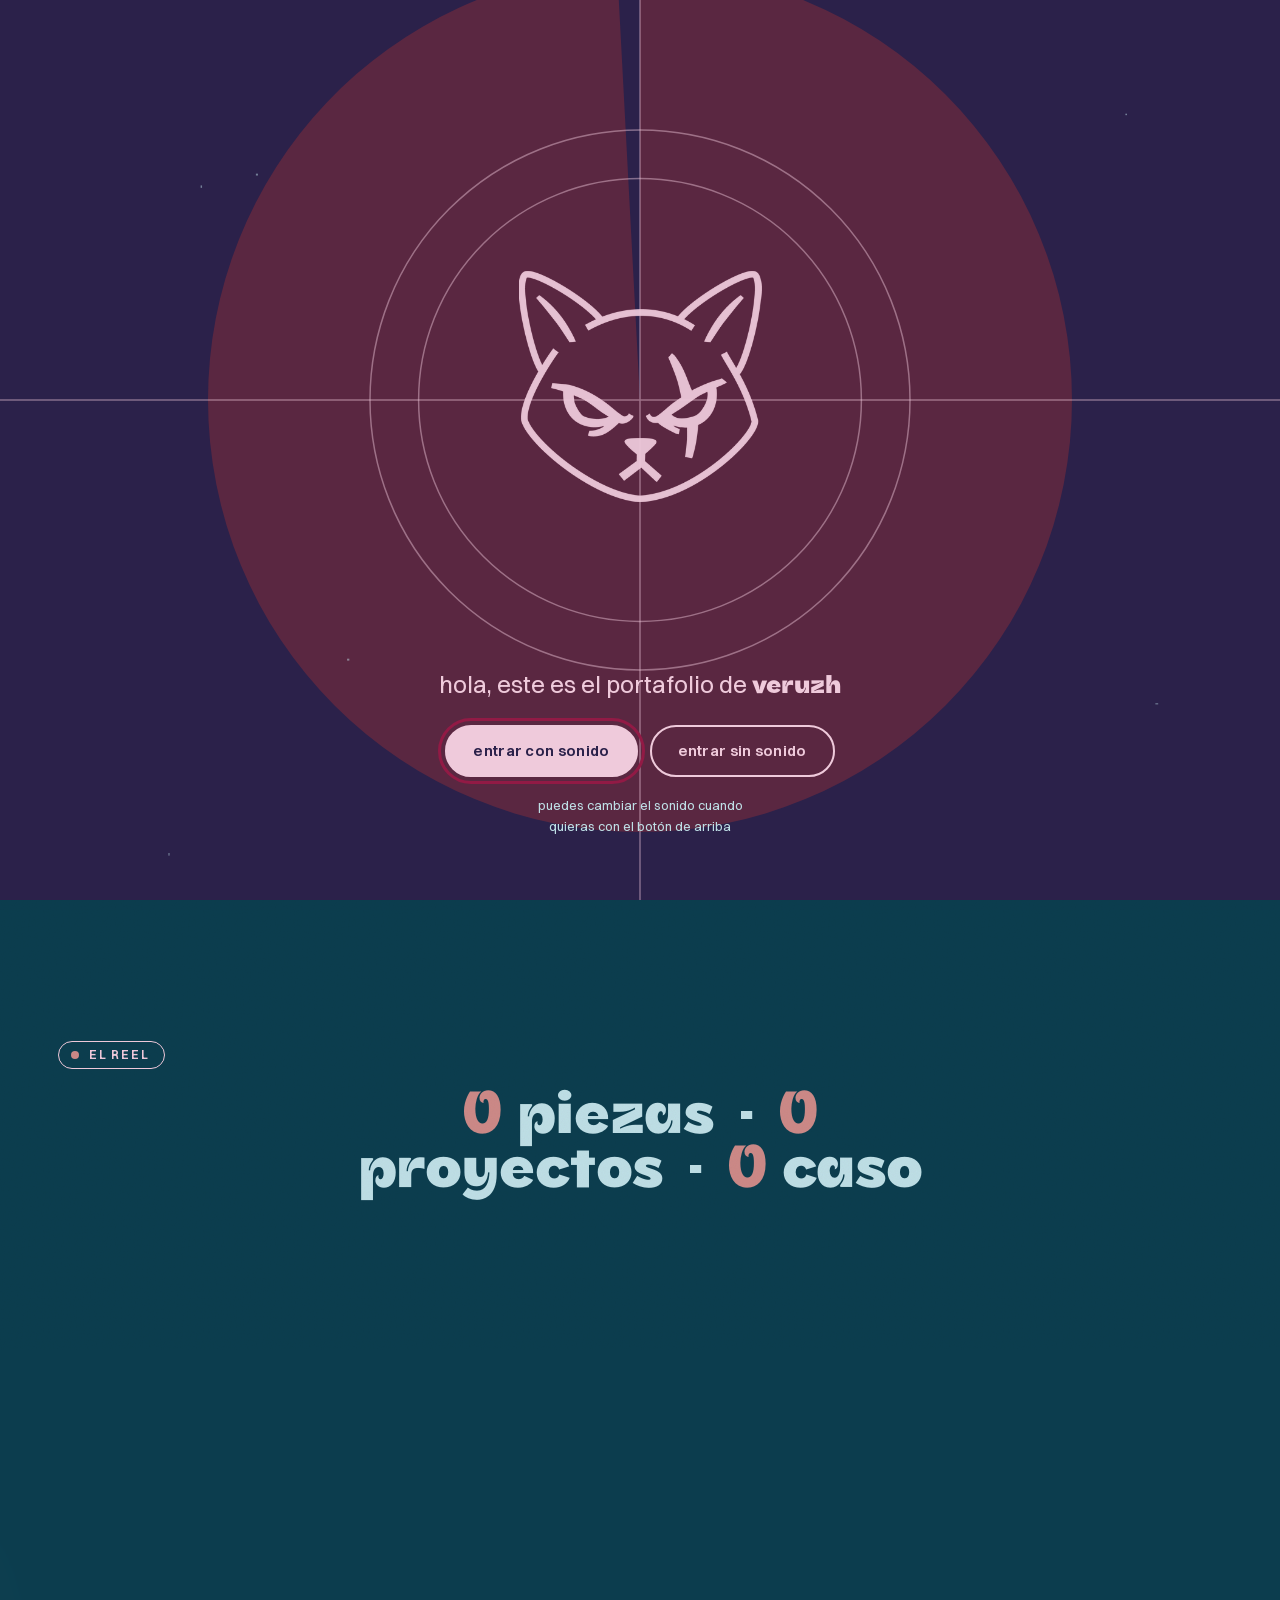
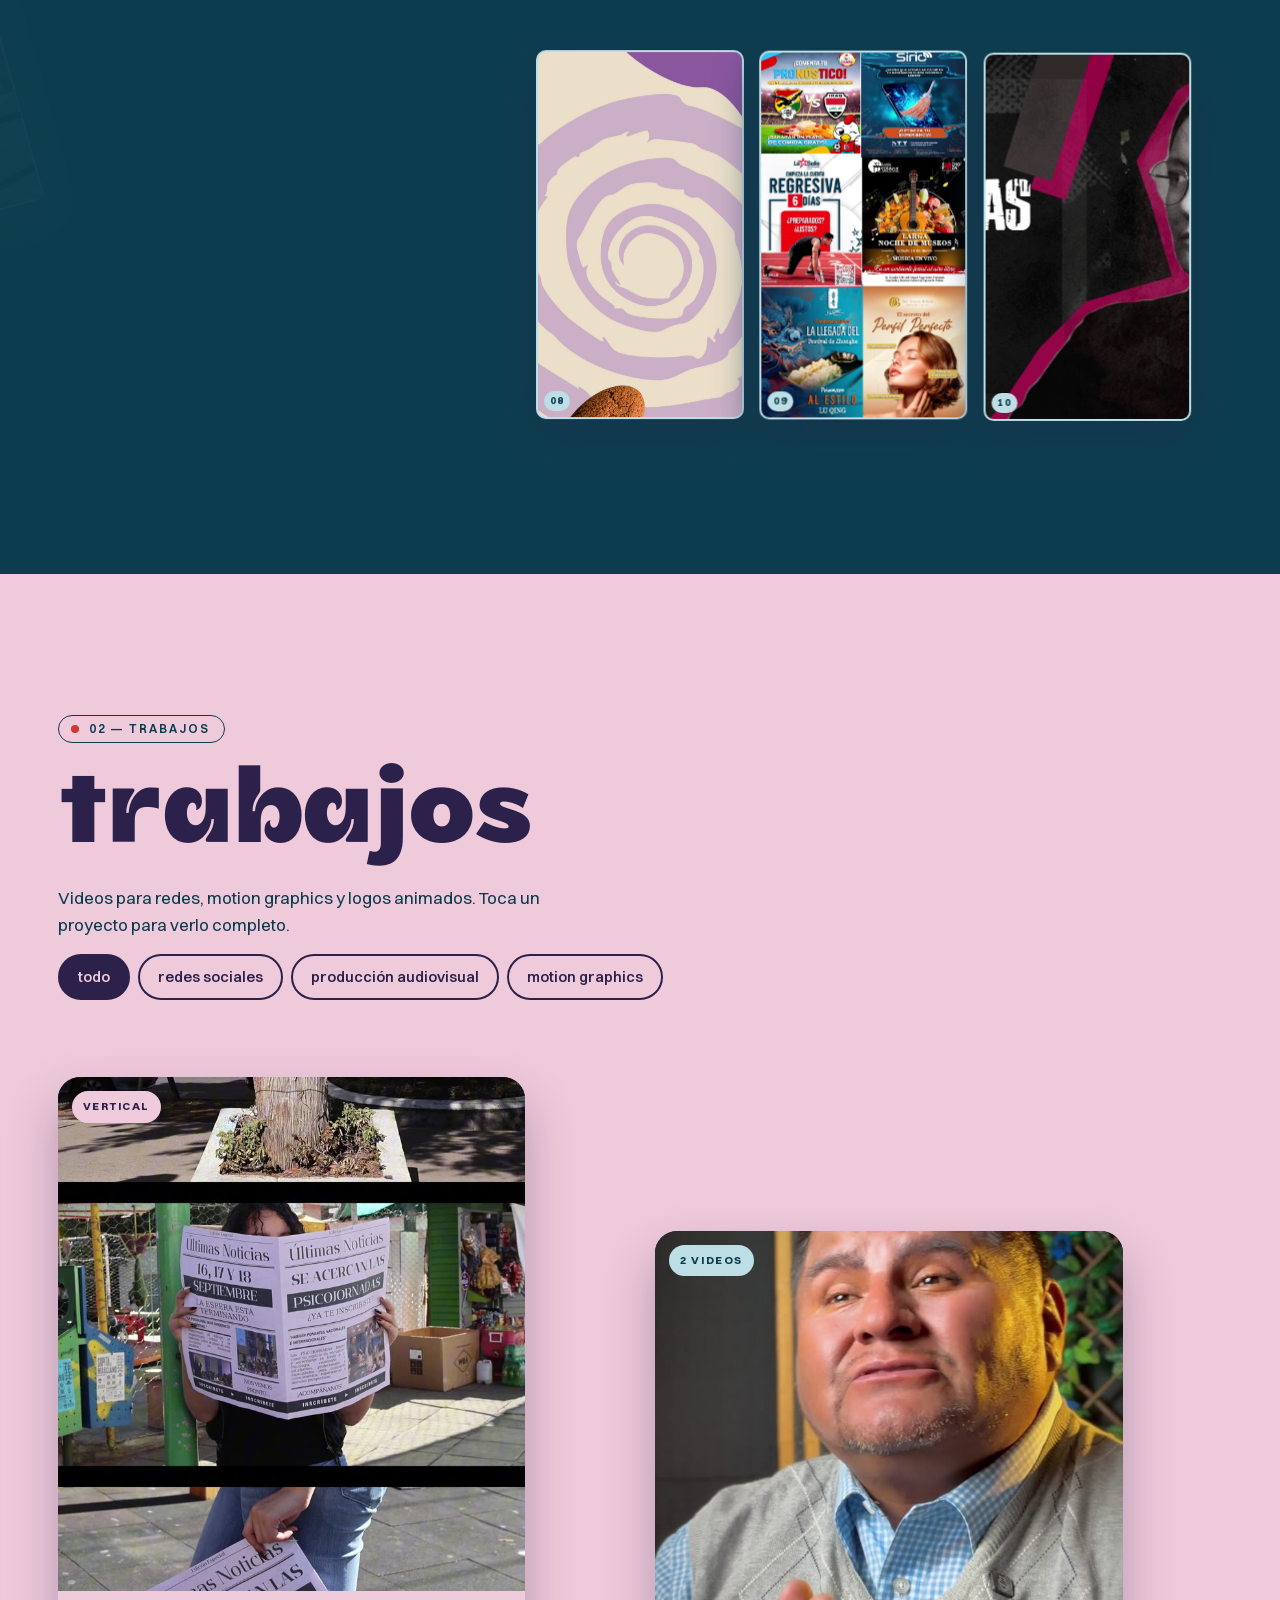
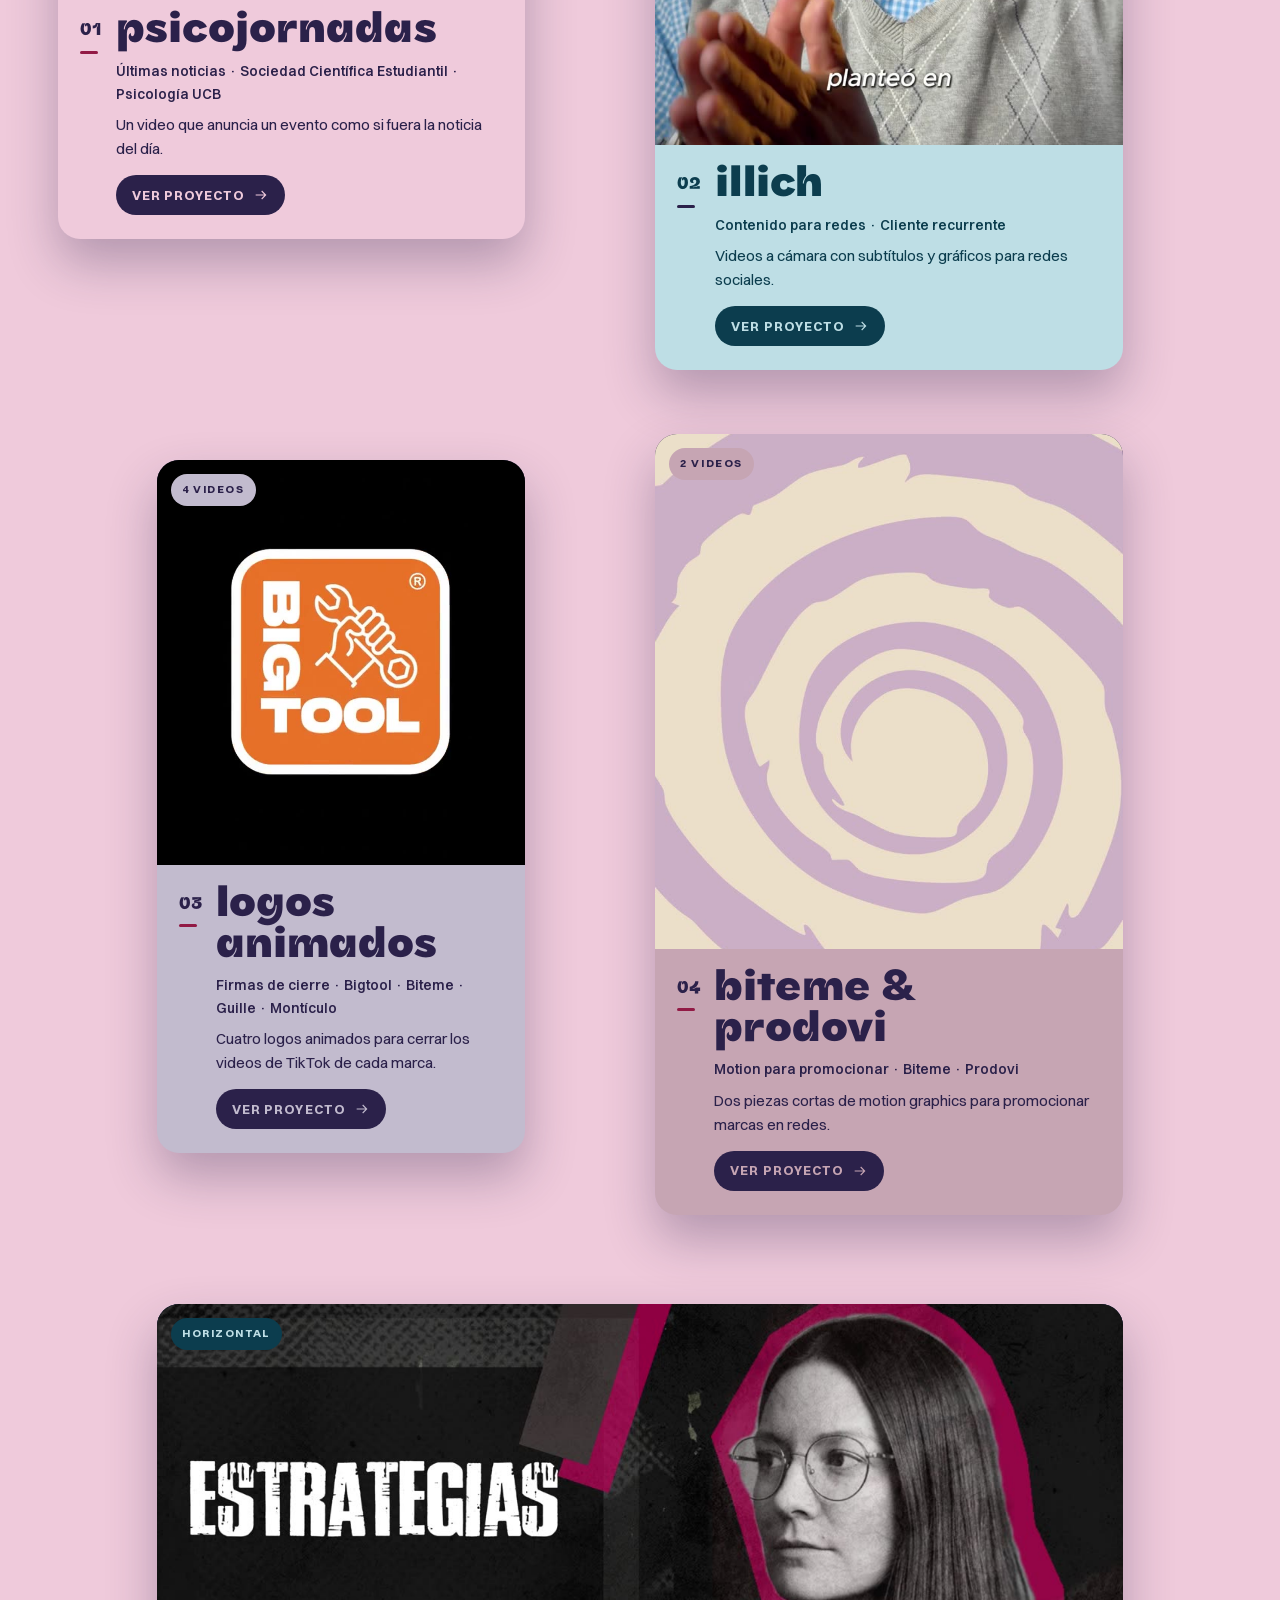
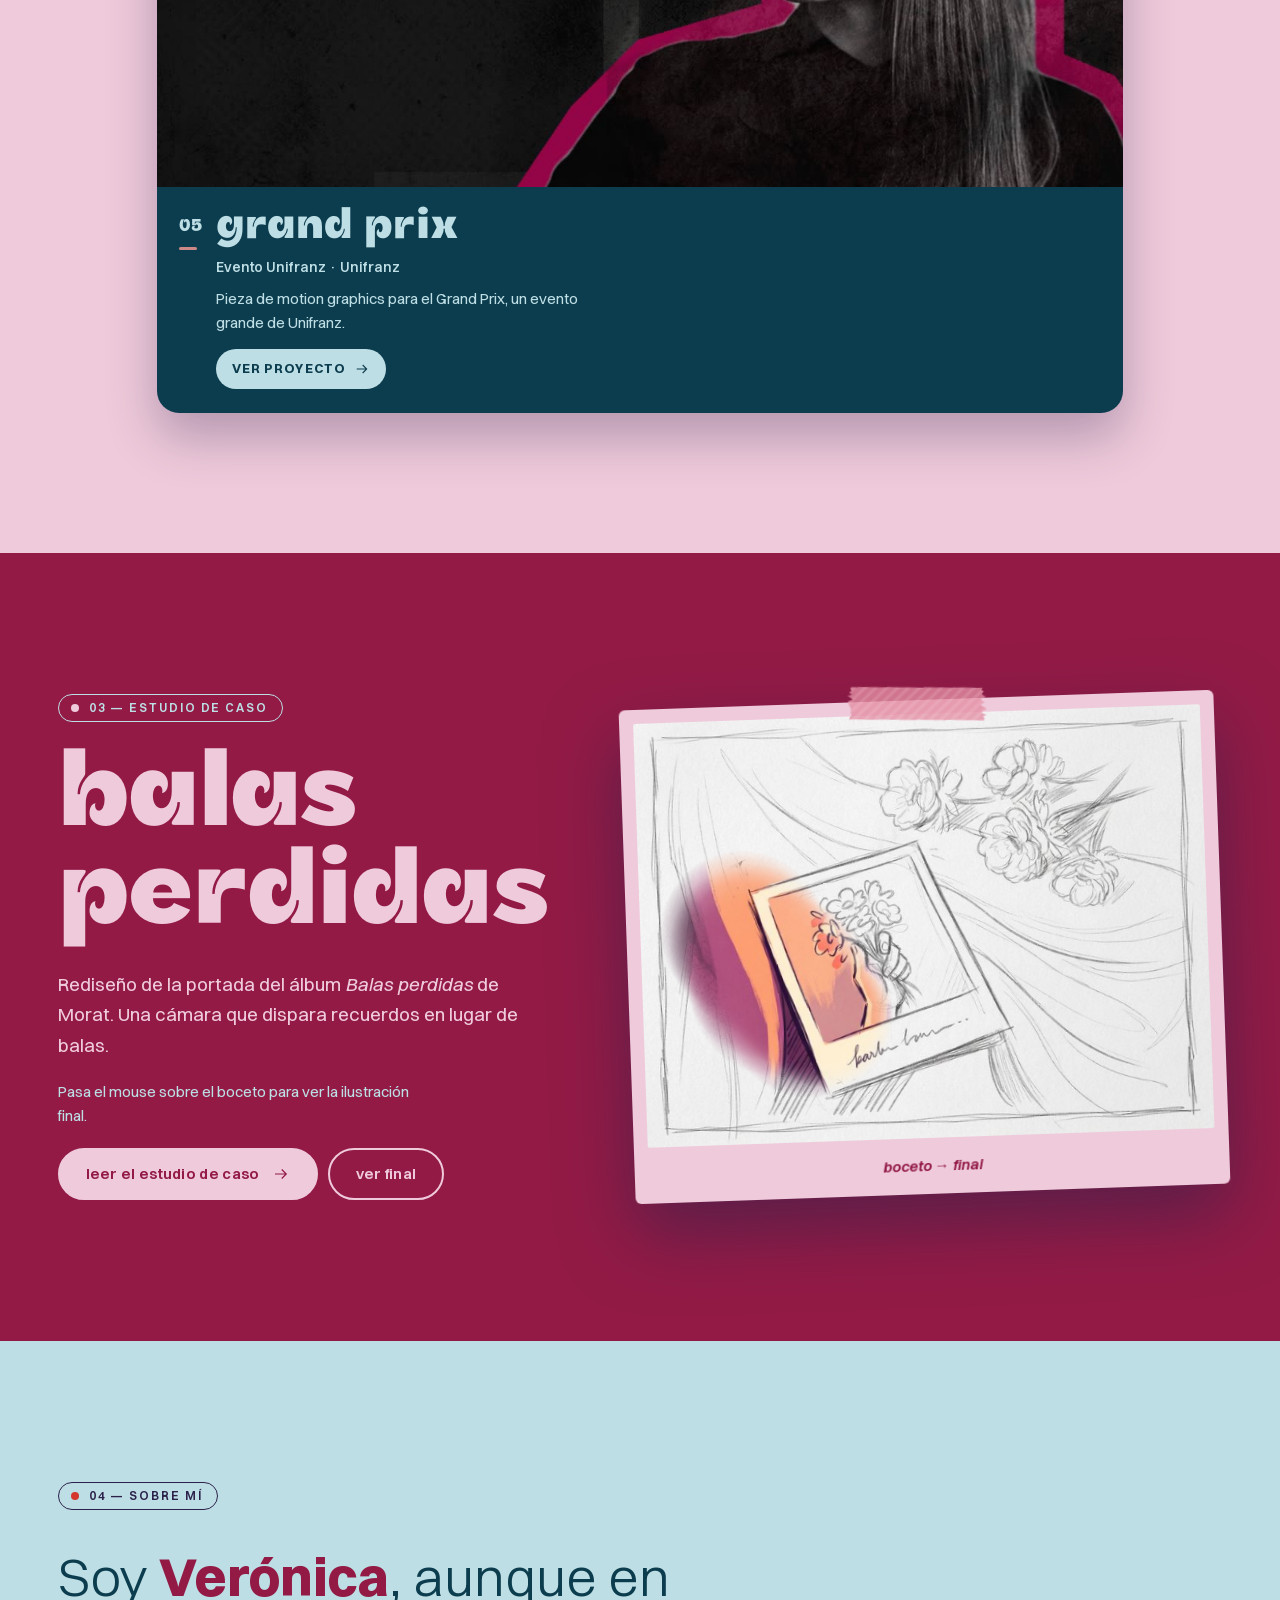
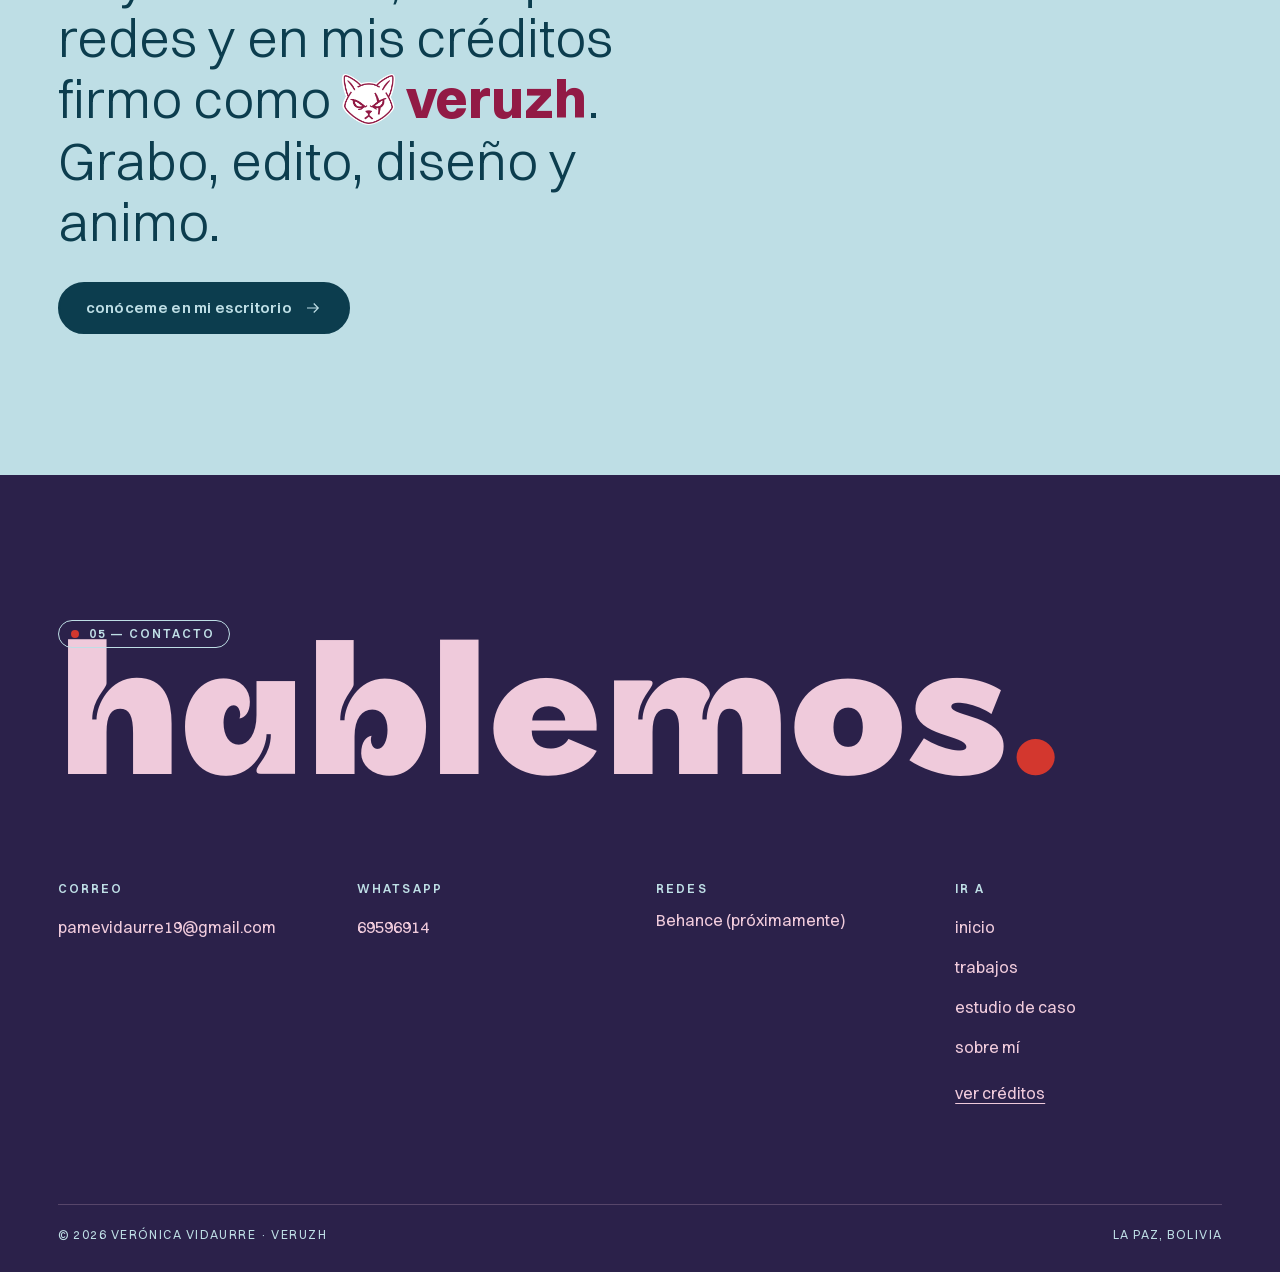
==== index.html @ 2e65bf58 "Portafolio veruzh" ====
<!DOCTYPE html>
<html lang="es">
<head>
  <meta charset="UTF-8">
  <meta name="viewport" content="width=device-width, initial-scale=1, viewport-fit=cover">
  <title>veruzh · productora audiovisual, diseñadora digital y motion graphics</title>
  <meta name="description" content="Portafolio de Verónica Vidaurre (veruzh): producción audiovisual, diseño digital y motion graphics desde La Paz, Bolivia.">
  <meta name="theme-color" content="#2B214A">
  <link rel="icon" href="assets/img/logo/favicon.png">
  <link rel="stylesheet" href="css/base.css">
  <link rel="stylesheet" href="css/inicio.css">
</head>
<body data-pagina="inicio">

  <!-- ═══ INTRO: "líder" de película con cuenta regresiva ═══
       Se muestra solo la primera vez que entras en la sesión.  -->
  <div class="intro" id="intro" role="dialog" aria-label="Bienvenida">
    <canvas class="intro__lienzo" aria-hidden="true"></canvas>
    <div class="intro__ui">
      <p class="intro__hola">hola, este es el portafolio de <b>veruzh</b></p>
      <div class="intro__botones">
        <button class="boton boton--lleno" type="button" data-entrar="con">entrar con sonido</button>
        <button class="boton" type="button" data-entrar="sin">entrar sin sonido</button>
      </div>
      <p class="intro__pista">puedes cambiar el sonido cuando quieras con el botón de arriba</p>
    </div>
  </div>

  <main>
    <!-- ═══ 01 · HERO ═══ -->
    <section class="hero tema-indigo" id="inicio">
      <div class="visor" aria-hidden="true"><i></i><i></i><i></i><i></i></div>
      <p class="hero__tc" aria-hidden="true">REC <span class="hero__tiempo">00:00:00:00</span></p>

      <h1 class="hero__titulo">
        <span class="oculto-visual">veruzh, Verónica Vidaurre</span>
        <!-- El nombre se dibuja en un <canvas>: el video se ve SOLO dentro de las
             letras y siempre ocupa una sola línea, del ancho de la pantalla. -->
        <canvas class="hero__lienzo" aria-hidden="true"></canvas>
      </h1>
      <!-- el video que se ve dentro de las letras (invisible por sí solo) -->
      <video class="hero__video" muted playsinline autoplay preload="auto" aria-hidden="true"></video>

      <div class="hero__pie">
        <p class="hero__rol">soy <span class="hero__oficio">productora audiovisual</span></p>
        <p class="hero__bio">Produzco, diseño y animo piezas para redes sociales, marcas y eventos desde La Paz, Bolivia.</p>
        <div class="hero__botones">
          <a class="boton boton--lleno" href="#trabajos">ver mis trabajos <span data-flecha="90"></span></a>
          <a class="boton" href="#contacto">contacto</a>
        </div>
      </div>
    </section>

    <!-- ═══ REEL: los cuadros de todos los videos se arman al bajar ═══ -->
    <section class="reel tema-petroleo" id="reel" aria-label="Cuadros de todos los proyectos">
      <div class="contenedor reel__texto">
        <p class="etiqueta">el reel</p>
        <p class="reel__frase titulo-m"><span data-cifra="10">10</span> piezas · <span data-cifra="5">5</span> proyectos · <span data-cifra="1">1</span> caso</p>
      </div>
      <div class="reel__cuadros"><!-- los cuadros los crea inicio.js --></div>
      <p class="reel__pista contenedor"><span class="solo-tactil">desliza la tira de lado para ver todos los cuadros</span></p>
    </section>

    <!-- ═══ 02 · TRABAJOS ═══ -->
    <section class="trabajos tema-rosa" id="trabajos">
      <div class="contenedor">
        <header class="seccion-cabeza">
          <p class="etiqueta">02 — trabajos</p>
          <h2 class="titulo-l"><span class="barrido">trabajos</span></h2>
          <p class="seccion-cabeza__texto revela">Videos para redes, motion graphics y logos animados. Toca un proyecto para verlo completo.</p>
          <div class="filtros" role="group" aria-label="Filtrar trabajos"><!-- botones creados por inicio.js --></div>
        </header>
        <div class="tarjetas"><!-- tarjetas creadas por inicio.js con los datos de datos.js --></div>
      </div>
    </section>

    <!-- ═══ 03 · ESTUDIO DE CASO (adelanto) ═══ -->
    <section class="caso-adelanto tema-vino" id="caso">
      <div class="contenedor caso-adelanto__grid">
        <div class="caso-adelanto__texto">
          <p class="etiqueta">03 — estudio de caso</p>
          <h2 class="titulo-l"><span class="barrido">balas</span><br><span class="barrido">perdidas</span></h2>
          <p class="revela">Rediseño de la portada del álbum <em>Balas perdidas</em> de Morat. Una cámara que dispara recuerdos en lugar de balas.</p>
          <p class="caso-adelanto__pista revela" data-retraso="1">
            <span class="solo-mouse">Pasa el mouse sobre el boceto para ver la ilustración final.</span>
            <span class="solo-tactil">Desliza el dedo sobre el boceto para ver la ilustración final.</span>
          </p>
          <div class="caso-adelanto__botones revela" data-retraso="2">
            <a class="boton boton--lleno" href="estudio-de-caso.html">leer el estudio de caso <span data-flecha></span></a>
            <button class="boton" type="button" data-revelar>ver final</button>
          </div>
        </div>
        <figure class="pincel revela" data-cursor="pinta">
          <div class="pincel__area">
            <img src="assets/img/caso/sketch-polaroid.jpg" alt="Boceto a lápiz de la portada, una polaroid con un ramo de flores" width="720" height="538" loading="lazy">
          </div>
          <figcaption class="pincel__nota">boceto → final</figcaption>
        </figure>
      </div>
    </section>

    <!-- ═══ 04 · SOBRE MÍ (adelanto) ═══ -->
    <section class="sobre-adelanto tema-celeste">
      <div class="contenedor">
        <p class="etiqueta">04 — sobre mí</p>
        <p class="sobre-adelanto__frase revela">
          Soy <strong>Verónica</strong>, aunque en redes y en mis créditos firmo como
          <img class="sobre-adelanto__gato" src="assets/img/logo/gato-vino.png" alt="" width="64" height="61"> <strong>veruzh</strong>.
          Grabo, edito, diseño y animo.
        </p>
        <a class="boton boton--lleno revela" href="sobre-mi.html" data-retraso="1">conóceme en mi escritorio <span data-flecha></span></a>
      </div>
    </section>
  </main>

  <!-- Orden de scripts: librería GSAP → datos → común → página -->
  <script src="js/vendor/gsap.min.js"></script>
  <script src="js/vendor/ScrollTrigger.min.js"></script>
  <script src="js/datos.js"></script>
  <script src="js/comun.js"></script>
  <script src="js/inicio.js"></script>
</body>
</html>
---- css/base.css ----
/* ═══════════════════════════════════════════════════════════════
   VERUZH · PORTAFOLIO — base.css
   Estilos que comparten TODAS las páginas: colores, tipografías,
   cabecera, menú, transición entre páginas, pie y botones.
   Cada página tiene además su propio CSS (inicio.css, caso.css…).
   ═══════════════════════════════════════════════════════════════ */

/* ─── 1. TIPOGRAFÍAS (archivos en la carpeta /fonts) ─────────────
   · Getai: títulos. OJO: esta fuente NO trae tildes ni ñ; si un
     título lleva acento, el navegador usa Switzer solo para esa letra.
   · Switzer: textos. Es "variable": acepta cualquier grosor 100–900. */
@font-face {
  font-family: 'Getai';
  src: url('../fonts/DTGetaiGroteskDisplay-Black.woff2') format('woff2');
  font-weight: 900;
  font-display: swap;
}
@font-face {
  font-family: 'Switzer';
  src: url('../fonts/Switzer-Variable.woff2') format('woff2');
  font-weight: 100 900;
  font-style: normal;
  font-display: swap;
}
@font-face {
  font-family: 'Switzer';
  src: url('../fonts/Switzer-VariableItalic.woff2') format('woff2');
  font-weight: 100 900;
  font-style: italic;
  font-display: swap;
}

/* ─── 2. COLORES ───────────────────────────────────────────────────
   Solo se usan los 12 colores de tu paleta.
   Las variables con nombre de USO (--fondo, --tinta…) son las que
   usan los estilos; cada sección puede cambiarlas con una clase
   "tema-..." (más abajo). Así el contraste siempre queda cuidado.   */
:root {
  /* tu paleta — fila fuerte */
  --rojo: #D3372E;
  --vino: #921A45;
  --indigo: #2B214A;
  --petroleo: #0C3D4E;
  /* fila media */
  --coral: #CC8987;
  --malva: #C6A5B3;
  --lavanda: #A19CB5;
  --salvia: #74959E;
  /* fila clara */
  --arena: #BDA6A9;
  --rosa: #EFCADB;
  --lila: #C2BBCE;
  --celeste: #BEDEE5;

  /* colores por USO (tema claro, el de base) */
  --fondo: var(--rosa);          /* fondo de la página */
  --superficie: var(--celeste);  /* tarjetas, notas */
  --tinta: var(--indigo);        /* texto principal  (contraste 10:1) */
  --tinta-2: var(--petroleo);    /* texto secundario (contraste 7,9:1) */
  --acento: var(--vino);         /* links y detalles (contraste 5,8:1) */
  --acento-grande: var(--rojo);  /* solo para cosas grandes o decorativas */
  --linea: color-mix(in srgb, var(--indigo) 22%, transparent);
  --sombra: color-mix(in srgb, var(--indigo) 30%, transparent);

  /* tipografía */
  --f-titulo: 'Getai', 'Switzer', 'Arial Black', sans-serif;
  --f-texto: 'Switzer', 'Helvetica Neue', Arial, sans-serif;

  /* espacios que se adaptan al tamaño de pantalla */
  --margen: clamp(18px, 4.5vw, 72px);
  --seccion: clamp(72px, 11vw, 170px);
  --cabecera: 76px;

  /* silueta del gato para la transición (va escrita como dato para que
     funcione también al abrir la web con doble clic, sin servidor) */
  --gato-mascara: url('[data-uri]');
}

/* Temas de sección: pon la clase en una <section> para cambiar sus colores */
.tema-rosa    { --fondo: var(--rosa);    --superficie: var(--celeste); --tinta: var(--indigo);  --tinta-2: var(--petroleo); --acento: var(--vino);  --acento-grande: var(--rojo); }
.tema-celeste { --fondo: var(--celeste); --superficie: var(--rosa);    --tinta: var(--petroleo); --tinta-2: var(--indigo);  --acento: var(--vino);  --acento-grande: var(--rojo); }
.tema-lila    { --fondo: var(--lila);    --superficie: var(--rosa);    --tinta: var(--indigo);  --tinta-2: var(--indigo);   --acento: var(--vino);  --acento-grande: var(--vino); }
.tema-malva   { --fondo: var(--malva);   --superficie: var(--rosa);    --tinta: var(--indigo);  --tinta-2: var(--indigo);   --acento: var(--indigo); --acento-grande: var(--vino); }
.tema-indigo  { --fondo: var(--indigo);  --superficie: var(--petroleo); --tinta: var(--rosa);   --tinta-2: var(--celeste);  --acento: var(--coral); --acento-grande: var(--rojo);
                --linea: color-mix(in srgb, var(--rosa) 22%, transparent); --sombra: color-mix(in srgb, var(--indigo) 60%, var(--petroleo)); }
.tema-petroleo{ --fondo: var(--petroleo); --superficie: var(--indigo); --tinta: var(--celeste); --tinta-2: var(--rosa);     --acento: var(--coral); --acento-grande: var(--coral);
                --linea: color-mix(in srgb, var(--celeste) 22%, transparent); --sombra: color-mix(in srgb, var(--petroleo) 70%, var(--indigo)); }
.tema-vino    { --fondo: var(--vino);    --superficie: var(--rosa);    --tinta: var(--rosa);    --tinta-2: var(--celeste);  --acento: var(--celeste); --acento-grande: var(--rosa);
                --linea: color-mix(in srgb, var(--rosa) 28%, transparent); --sombra: color-mix(in srgb, var(--indigo) 55%, transparent); }
[class*="tema-"] { background-color: var(--fondo); color: var(--tinta); }

/* ─── 3. RESET ─────────────────────────────────────────────────── */
*, *::before, *::after { box-sizing: border-box; margin: 0; padding: 0; }
html { -webkit-text-size-adjust: 100%; scroll-padding-top: calc(var(--cabecera) + 16px); }
body {
  background: var(--fondo);
  color: var(--tinta);
  font-family: var(--f-texto);
  font-size: clamp(16px, 0.9vw + 11px, 19px);
  line-height: 1.6;
  font-weight: 420;
  overflow-x: hidden;
  -webkit-font-smoothing: antialiased;
}
img, video { display: block; max-width: 100%; }
img { height: auto; }
a { color: inherit; text-decoration: none; }
button { font: inherit; color: inherit; background: none; border: 0; cursor: pointer; }
a, button, [role="button"], label { cursor: pointer; }
::selection { background: var(--vino); color: var(--rosa); }
:focus-visible { outline: 3px solid var(--acento); outline-offset: 4px; border-radius: 4px; }
.oculto-visual {           /* texto solo para lectores de pantalla */
  position: absolute !important; width: 1px; height: 1px; overflow: hidden;
  clip: rect(0 0 0 0); white-space: nowrap;
}

/* Grano de película muy suave sobre toda la web */
body::after {
  content: '';
  position: fixed; inset: -50%;
  z-index: 9000; pointer-events: none;
  opacity: 0.06; mix-blend-mode: multiply;
  background-image: url("data:image/svg+xml,%3Csvg xmlns='http://www.w3.org/2000/svg' width='160' height='160'%3E%3Cfilter id='n'%3E%3CfeTurbulence type='fractalNoise' baseFrequency='.85' numOctaves='3' stitchTiles='stitch'/%3E%3C/filter%3E%3Crect width='100%25' height='100%25' filter='url(%23n)'/%3E%3C/svg%3E");
  animation: grano 0.9s steps(4) infinite;
}
@keyframes grano {
  0%   { transform: translate(0, 0); }
  25%  { transform: translate(-3%, 2%); }
  50%  { transform: translate(2%, -3%); }
  75%  { transform: translate(-1%, -2%); }
  100% { transform: translate(0, 0); }
}

/* ─── 4. TEXTOS COMUNES ────────────────────────────────────────── */
.titulo-xl, .titulo-l, .titulo-m {
  font-family: var(--f-titulo);
  font-weight: 900;
  line-height: 0.95;
  letter-spacing: -0.01em;
  text-transform: lowercase;
  padding-top: 0.06em;          /* que las letras altas no tapen lo de arriba */
}
.titulo-xl { font-size: clamp(56px, 13vw, 230px); }
.titulo-l  { font-size: clamp(44px, 8vw, 132px); }
.titulo-m  { font-size: clamp(30px, 4.4vw, 68px); }

/* etiqueta de sección: una pastilla con número y nombre.
   Tiene margen propio para que el título grande nunca la tape. */
.etiqueta {
  display: inline-flex; align-items: center; gap: 10px;
  align-self: start; justify-self: start;
  padding: 7px 14px 7px 12px; border-radius: 999px;
  border: 1.5px solid currentColor;
  font-size: 12px; font-weight: 600; letter-spacing: 0.16em; text-transform: uppercase;
  color: var(--tinta-2);
  font-variant-numeric: tabular-nums;
  line-height: 1;
  position: relative; z-index: 2;
  margin-bottom: 6px;
}
.etiqueta::before {           /* punto de "grabando" */
  content: ''; width: 8px; height: 8px; border-radius: 50%; flex: 0 0 8px;
  background: var(--acento-grande);
  animation: rec 1.6s steps(1) infinite;
}
@keyframes rec { 50% { opacity: 0.25; } }

.texto-2 { color: var(--tinta-2); }
.contenedor { width: 100%; max-width: 1440px; margin: 0 auto; padding: 0 var(--margen); }
/* textos que solo se muestran con mouse o solo en pantallas táctiles */
.solo-tactil { display: none; }
@media (hover: none), (pointer: coarse) { .solo-mouse { display: none; } .solo-tactil { display: inline; } }

/* esquinas de visor de cámara (se usan en el inicio y en los videos) */
.visor { position: absolute; inset: 0; pointer-events: none; }
.visor i { position: absolute; width: 24px; height: 24px; border: 0 solid currentColor; opacity: 0.8; }
.visor i:nth-child(1) { top: 0; left: 0; border-width: 2px 0 0 2px; }
.visor i:nth-child(2) { top: 0; right: 0; border-width: 2px 2px 0 0; }
.visor i:nth-child(3) { bottom: 0; left: 0; border-width: 0 0 2px 2px; }
.visor i:nth-child(4) { bottom: 0; right: 0; border-width: 0 2px 2px 0; }

/* cabecera de sección: etiqueta + título + texto, bien separados */
.seccion-cabeza { display: grid; gap: 16px; margin-bottom: clamp(36px, 6vw, 80px); justify-items: start; }
.seccion-cabeza__texto { max-width: 52ch; color: var(--tinta-2); font-size: clamp(17px, 1.3vw, 21px); }

/* ─── 5. BOTONES (mínimo 52px de alto = fáciles de tocar) ─────── */
.boton {
  position: relative;
  display: inline-flex; align-items: center; justify-content: center; gap: 12px;
  min-height: 52px; padding: 0 26px;
  border: 2px solid var(--tinta); border-radius: 999px;
  color: var(--tinta); background: transparent;
  font-size: 15px; font-weight: 600; letter-spacing: 0.02em;
  overflow: hidden; isolation: isolate;
  transition: color 0.35s ease, background 0.35s ease, transform 0.2s;
}
.boton::before {              /* relleno que sube al pasar el mouse */
  content: ''; position: absolute; inset: 0; z-index: -1;
  background: var(--tinta);
  transform: translateY(101%);
  transition: transform 0.45s cubic-bezier(.7, 0, .2, 1);
}
.boton svg { width: 18px; height: 18px; flex: 0 0 18px; }
@media (hover: hover) {
  .boton:hover { color: var(--fondo); }
  .boton:hover::before { transform: translateY(0); }
}
.boton:active { transform: scale(0.97); }
.boton--lleno { background: var(--tinta); color: var(--fondo); }
.boton--lleno::before { background: var(--acento); }
@media (hover: hover) { .boton--lleno:hover { color: var(--fondo); } }
.boton[aria-disabled="true"] { opacity: 0.5; pointer-events: none; }

/* ─── 6. CABECERA (una barra flotante, siempre legible) ────────── */
.cabecera {
  position: fixed; top: 12px; left: var(--margen); right: var(--margen); z-index: 800;
  height: 58px;
  display: flex; align-items: center; justify-content: space-between; gap: 16px;
  padding: 0 8px 0 16px;
  background: color-mix(in srgb, var(--rosa) 92%, transparent);
  color: var(--indigo);
  border: 1.5px solid color-mix(in srgb, var(--indigo) 18%, transparent);
  border-radius: 999px;
  backdrop-filter: blur(10px); -webkit-backdrop-filter: blur(10px);
  box-shadow: 0 10px 30px color-mix(in srgb, var(--indigo) 18%, transparent);
  transition: transform 0.4s cubic-bezier(.2, .8, .2, 1);
}
.marca { display: flex; align-items: center; gap: 10px; min-height: 48px; flex: 0 0 auto; }
.marca img { width: 34px; height: auto; transition: transform 0.4s ease; }
.marca span { font-family: var(--f-titulo); font-size: 21px; line-height: 1; }
@media (hover: hover) { .marca:hover img { transform: rotate(-10deg) scale(1.08); } }

/* links visibles en computadora (en celular van dentro del menú) */
.nav { display: flex; align-items: center; gap: 2px; }
.nav a {
  display: inline-flex; align-items: center; min-height: 44px; padding: 0 14px; border-radius: 999px;
  font-size: 15px; font-weight: 550; white-space: nowrap;
  transition: background 0.25s, color 0.25s;
}
.nav a[aria-current="page"] { background: var(--indigo); color: var(--rosa); }
@media (hover: hover) { .nav a:not([aria-current="page"]):hover { background: color-mix(in srgb, var(--indigo) 10%, transparent); } }

.cabecera__derecha { display: flex; align-items: center; gap: 4px; }
/* botón de sonido: un pequeño ecualizador que se mueve si está activo */
.sonido {
  display: flex; align-items: center; gap: 8px;
  min-height: 44px; padding: 0 12px; border-radius: 999px;
  font-size: 12px; font-weight: 600; letter-spacing: 0.12em; text-transform: uppercase;
}
@media (hover: hover) { .sonido:hover { background: color-mix(in srgb, var(--indigo) 10%, transparent); } }
.sonido__barras { display: flex; align-items: flex-end; gap: 2px; height: 14px; }
.sonido__barras i { width: 2px; height: 3px; background: currentColor; }
.sonido.activo .sonido__barras i { animation: eq 0.9s ease-in-out infinite; }
.sonido.activo .sonido__barras i:nth-child(2) { animation-delay: -0.3s; }
.sonido.activo .sonido__barras i:nth-child(3) { animation-delay: -0.6s; }
.sonido.activo .sonido__barras i:nth-child(4) { animation-delay: -0.15s; }
@keyframes eq { 0%, 100% { height: 3px; } 50% { height: 14px; } }

/* botón de menú (solo en tablet y celular) */
.boton-menu {
  display: none;
  height: 44px; padding: 0 16px 0 14px; gap: 10px; align-items: center;
  border-radius: 999px; background: var(--indigo); color: var(--rosa);
  font-size: 13px; font-weight: 600; letter-spacing: 0.08em; text-transform: uppercase;
}
.boton-menu__icono { position: relative; width: 18px; height: 12px; }
.boton-menu__icono i { position: absolute; left: 0; right: 0; height: 2px; background: currentColor; transition: transform 0.4s, top 0.3s; }
.boton-menu__icono i:nth-child(1) { top: 1px; }
.boton-menu__icono i:nth-child(2) { top: 9px; }
body.menu-abierto .boton-menu__icono i:nth-child(1) { top: 5px; transform: rotate(45deg); }
body.menu-abierto .boton-menu__icono i:nth-child(2) { top: 5px; transform: rotate(-45deg); }

@media (max-width: 1100px) {
  .nav { display: none; }
  .boton-menu { display: inline-flex; }
}
@media (max-width: 420px) {
  .sonido__texto { display: none; }      /* en celular chico solo queda el ícono */
  .marca span { font-size: 19px; }
}

/* ─── 7. MENÚ (tablet y celular: se abre en círculo desde el botón) */
.menu {
  position: fixed; inset: 0; z-index: 790;
  background: var(--indigo); color: var(--rosa);
  clip-path: circle(0px at var(--mx, 95%) var(--my, 40px));
  visibility: hidden;
  transition: clip-path 0.8s cubic-bezier(.77, 0, .18, 1), visibility 0s 0.8s;
  display: grid; align-content: space-between; gap: 32px;
  padding: calc(var(--cabecera) + 28px) var(--margen) 32px;
  overflow-y: auto;
}
body.menu-abierto .menu {
  clip-path: circle(150vmax at var(--mx, 95%) var(--my, 40px));
  visibility: visible;
  transition: clip-path 0.8s cubic-bezier(.77, 0, .18, 1), visibility 0s;
}
.menu__lista { list-style: none; display: grid; gap: 4px; }
.menu__lista a {
  display: flex; align-items: baseline; gap: 16px; padding: 6px 0;
  font-family: var(--f-titulo); font-size: clamp(38px, 9vw, 84px); line-height: 1;
  text-transform: lowercase;
}
.menu__lista a small { font-family: var(--f-texto); font-size: 13px; letter-spacing: 0.18em; color: var(--celeste); min-width: 2.4em; }
.menu__lista a[aria-current="page"] span { color: var(--coral); }
.menu__lista li { opacity: 0; transform: translateY(24px); transition: opacity 0.4s, transform 0.6s cubic-bezier(.2, .8, .2, 1); }
body.menu-abierto .menu__lista li { opacity: 1; transform: none; }
body.menu-abierto .menu__lista li:nth-child(1) { transition-delay: 0.25s; }
body.menu-abierto .menu__lista li:nth-child(2) { transition-delay: 0.31s; }
body.menu-abierto .menu__lista li:nth-child(3) { transition-delay: 0.37s; }
body.menu-abierto .menu__lista li:nth-child(4) { transition-delay: 0.43s; }
body.menu-abierto .menu__lista li:nth-child(5) { transition-delay: 0.49s; }
.menu__contacto { display: grid; gap: 4px; font-size: 16px; color: var(--celeste); }
.menu__contacto a { min-height: 40px; display: inline-flex; align-items: center; }
body.menu-abierto .cabecera { background: var(--rosa); }

/* ─── 8. ETIQUETA QUE SIGUE AL MOUSE (el cursor normal SIEMPRE se ve) */
.cursor-etiqueta {
  position: fixed; left: 0; top: 0; z-index: 9990; pointer-events: none;
  padding: 7px 12px; border-radius: 999px;
  background: var(--indigo); color: var(--rosa);
  font-size: 11px; font-weight: 600; letter-spacing: 0.14em; text-transform: uppercase; white-space: nowrap;
  opacity: 0; transform: translate(-999px, -999px);
  transition: opacity 0.2s;
}
.cursor-etiqueta.visible { opacity: 1; }
@media (hover: none), (pointer: coarse) { .cursor-etiqueta { display: none; } }

/* ─── 9. TRANSICIÓN ENTRE PÁGINAS (el gato como "iris") ─────────
   Al salir: capas de color crecen a través de la silueta del gato
   hasta tapar la pantalla. Al entrar: un agujero con forma de gato
   se abre y deja ver la página nueva.                              */
.transicion { position: fixed; inset: 0; z-index: 9800; pointer-events: none; }
.transicion__capa {
  position: absolute; inset: 0;
  -webkit-mask: var(--gato-mascara) center / 0% no-repeat;
          mask: var(--gato-mascara) center / 0% no-repeat;
}
.transicion__capa:nth-child(1) { background: var(--rojo); }
.transicion__capa:nth-child(2) { background: var(--vino); }
.transicion__capa:nth-child(3) { background: var(--indigo); }
.transicion.saliendo { pointer-events: all; }
.transicion.saliendo .transicion__capa { animation: iris-cierra 1s cubic-bezier(.6, 0, .4, 1) both; }
.transicion.saliendo .transicion__capa:nth-child(2) { animation-delay: 0.1s; }
.transicion.saliendo .transicion__capa:nth-child(3) { animation-delay: 0.2s; }
@keyframes iris-cierra {
  0%   { -webkit-mask-size: 0%; mask-size: 0%; }
  45%  { -webkit-mask-size: 55%; mask-size: 55%; }
  100% { -webkit-mask-size: 4200%; mask-size: 4200%; }
}
.transicion__entrada {
  position: absolute; inset: 0; background: var(--indigo);
  -webkit-mask: var(--gato-mascara) center / 0% no-repeat, linear-gradient(#000 0 0);
  -webkit-mask-composite: xor;
          mask: var(--gato-mascara) center / 0% no-repeat exclude, linear-gradient(#000 0 0);
  display: none;
}
.transicion.entrando .transicion__entrada { display: block; animation: iris-abre 1.1s 0.05s cubic-bezier(.6, 0, .4, 1) both; }
@keyframes iris-abre {
  0%   { -webkit-mask-size: 0%, 100% 100%; mask-size: 0%, 100% 100%; }
  40%  { -webkit-mask-size: 45%, 100% 100%; mask-size: 45%, 100% 100%; }
  100% { -webkit-mask-size: 4200%, 100% 100%; mask-size: 4200%, 100% 100%; }
}

/* ─── 10. APARECER AL HACER SCROLL ─────────────────────────────────
   Se usa la propiedad "translate" (no "transform") para no pisar los
   giros que ya tienen algunos elementos (polaroids, notas, el disco). */
.revela { opacity: 0; translate: 0 44px; transition: opacity 0.9s ease, translate 1s cubic-bezier(.2, .8, .2, 1); }
.revela.visible { opacity: 1; translate: 0 0; }
.revela[data-retraso="1"] { transition-delay: 0.1s; }
.revela[data-retraso="2"] { transition-delay: 0.2s; }
.revela[data-retraso="3"] { transition-delay: 0.3s; }

/* barrido: un bloque de color cruza el título y lo destapa */
.barrido { position: relative; display: inline-block; color: transparent; transition: color 0s 0.45s; }
.barrido::after {
  content: ''; position: absolute; inset: 0.02em -0.04em;
  background: var(--acento-grande);
  transform: scaleX(0); transform-origin: left;
}
.barrido.visible { color: inherit; }
.barrido.visible::after { animation: barre 0.9s cubic-bezier(.7, 0, .3, 1) forwards; }
@keyframes barre {
  0%   { transform: scaleX(0); transform-origin: left; }
  50%  { transform: scaleX(1); transform-origin: left; }
  50.1%{ transform: scaleX(1); transform-origin: right; }
  100% { transform: scaleX(0); transform-origin: right; }
}

/* ─── 11. VOLVER ARRIBA (botón flotante) ───────────────────────── */
.arriba {
  position: fixed; right: var(--margen); bottom: 18px; z-index: 780;
  width: 52px; height: 52px; border-radius: 50%;
  display: grid; place-items: center;
  background: var(--indigo); color: var(--rosa);
  box-shadow: 0 10px 26px color-mix(in srgb, var(--indigo) 30%, transparent);
  opacity: 0; translate: 0 20px; pointer-events: none;
  transition: opacity 0.3s, translate 0.3s;
}
.arriba.visible { opacity: 1; translate: 0 0; pointer-events: auto; }
.arriba svg { width: 20px; transform: rotate(-90deg); }

/* ─── 12. PIE DE PÁGINA (lo arma comun.js con datos.js) ─────────── */
.pie { position: relative; padding: var(--seccion) var(--margen) 28px; overflow: hidden; }
.pie__grande {
  display: block; width: fit-content;
  font-family: var(--f-titulo); font-size: clamp(60px, 14vw, 240px); line-height: 0.9;
  text-transform: lowercase;
  margin-bottom: clamp(36px, 5vw, 72px);
  transition: color 0.3s;
}
.pie__grande em { font-style: normal; color: var(--rojo); }
@media (hover: hover) { .pie__grande:hover { color: var(--coral); } }
.pie__grid { display: grid; grid-template-columns: repeat(4, minmax(0, 1fr)); gap: 32px; font-size: 16px; }
.pie__grid h3 { font-size: 12px; font-weight: 600; letter-spacing: 0.18em; text-transform: uppercase; color: var(--tinta-2); margin-bottom: 10px; }
.pie__grid a, .pie__grid button {
  display: inline-flex; align-items: center; min-height: 40px;
  border-bottom: 1.5px solid transparent; transition: border-color 0.3s, color 0.3s;
  overflow-wrap: anywhere; text-align: left;
}
@media (hover: hover) { .pie__grid a:hover, .pie__grid button:hover { color: var(--coral); border-color: currentColor; } }
.pie__creditos { margin-top: 6px; text-decoration: underline; text-underline-offset: 4px; }
.pie__base {
  display: flex; justify-content: space-between; gap: 16px; flex-wrap: wrap;
  margin-top: clamp(40px, 7vw, 90px); padding-top: 20px; border-top: 1px solid var(--linea);
  font-size: 12px; letter-spacing: 0.12em; text-transform: uppercase; color: var(--tinta-2);
}
@media (max-width: 900px) { .pie__grid { grid-template-columns: 1fr 1fr; } }
@media (max-width: 520px) { .pie__grid { grid-template-columns: 1fr; gap: 22px; } }

/* ─── 13. CRÉDITOS FINALES (botón "ver créditos" del pie) ───────── */
.creditos {
  position: fixed; inset: 0; z-index: 9600;
  background: var(--indigo); color: var(--rosa);
  display: none; overflow: hidden; text-align: center;
  cursor: pointer;
}
.creditos.activo { display: block; }
.creditos__rollo { position: absolute; left: 0; right: 0; top: 100%; display: grid; gap: 54px; padding: 0 var(--margen); }
.creditos__rollo p { font-size: 12px; letter-spacing: 0.3em; text-transform: uppercase; color: var(--celeste); }
.creditos__rollo strong { display: block; margin-top: 8px; font-family: var(--f-titulo); font-weight: 900; font-size: clamp(28px, 5vw, 56px); letter-spacing: 0; text-transform: lowercase; color: var(--rosa); }
.creditos__rollo img { width: min(240px, 50vw); margin: 0 auto; }
.creditos__cerrar {
  position: absolute; top: 18px; right: var(--margen); z-index: 2;
  display: inline-flex; align-items: center; gap: 10px; min-height: 52px; padding: 0 22px; border-radius: 999px;
  background: var(--rosa); color: var(--indigo); font-size: 14px; font-weight: 700; letter-spacing: 0.08em; text-transform: uppercase;
}
.creditos__pista { position: absolute; left: 0; right: 0; bottom: 18px; font-size: 13px; color: var(--celeste); }

/* ─── 14. MOVIMIENTO REDUCIDO ──────────────────────────────────── */
@media (prefers-reduced-motion: reduce) {
  *, *::before, *::after { animation-duration: 0.01ms !important; animation-iteration-count: 1 !important; transition-duration: 0.01ms !important; }
  .revela { opacity: 1; translate: none; }
  .barrido { color: inherit; }
}
---- css/inicio.css ----
/* ═══════════════════════════════════════════════════════════════
   VERUZH · PORTAFOLIO — inicio.css  (solo index.html)
   ═══════════════════════════════════════════════════════════════ */

/* ─── INTRO (líder de película) ──────────────────────────────── */
.intro {
  position: fixed; inset: 0; z-index: 9700;
  background: var(--indigo); color: var(--rosa);
  display: grid; place-items: end center;
  padding-bottom: max(7vh, 40px);
  clip-path: circle(150vmax at 50% 50%);
}
.intro__lienzo { position: absolute; inset: 0; width: 100%; height: 100%; }
.intro__ui { position: relative; display: grid; justify-items: center; gap: 18px; text-align: center; padding: 0 var(--margen); transition: opacity 0.4s; }
.intro__hola { font-size: clamp(18px, 2vw, 24px); }
.intro__hola b { font-family: var(--f-titulo); font-weight: 900; }
.intro__botones { display: flex; gap: 12px; flex-wrap: wrap; justify-content: center; }
.intro .boton { --tinta: var(--rosa); --fondo: var(--indigo); border-color: var(--rosa); }
.intro .boton--lleno { background: var(--rosa); color: var(--indigo); }
.intro .boton--lleno::before { background: var(--coral); }
.intro__pista { font-size: 13px; color: var(--celeste); max-width: 36ch; }
.intro.contando .intro__ui { opacity: 0; pointer-events: none; }
/* salida: la intro se cierra como un iris hacia el centro */
.intro.saliendo { animation: intro-cierra 0.9s cubic-bezier(.7, 0, .3, 1) forwards; }
@keyframes intro-cierra { to { clip-path: circle(0% at 50% 50%); } }
body.con-intro { overflow: hidden; }

/* ─── HERO ────────────────────────────────────────────────────── */
.hero {
  position: relative;
  min-height: 100vh; min-height: 100svh;
  display: grid; grid-template-rows: 1fr auto;
  padding: calc(var(--cabecera) + 40px) var(--margen) clamp(24px, 4vh, 48px);
  overflow: hidden;
}
.hero .visor { inset: calc(var(--cabecera) + 22px) var(--margen) 14px; color: var(--celeste); }
.hero__tc { position: absolute; top: calc(var(--cabecera) + 36px); left: calc(var(--margen) + 36px); font-size: 11px; letter-spacing: 0.2em; color: var(--celeste); font-variant-numeric: tabular-nums; }
.hero__tc::before { content: '●'; color: var(--rojo); margin-right: 8px; animation: rec 1.6s steps(1) infinite; }

.hero__titulo { align-self: center; position: relative; }
/* el canvas mide lo que el JS calcula (siempre una sola línea) */
.hero__lienzo { display: block; width: 100%; height: auto; touch-action: pan-y; }
.hero__video { position: absolute; width: 1px; height: 1px; opacity: 0; pointer-events: none; }

.hero__pie {
  display: grid; grid-template-columns: 1.1fr 1fr auto; align-items: end; gap: 28px;
  border-top: 1.5px solid var(--linea); padding-top: 22px;
}
.hero__rol { font-size: clamp(22px, 2.6vw, 38px); line-height: 1.15; font-weight: 300; }
.hero__oficio { font-weight: 700; color: var(--coral); white-space: nowrap; }
.hero__bio { max-width: 40ch; font-size: 16px; color: var(--celeste); }
.hero__botones { display: flex; gap: 10px; flex-wrap: wrap; }

@media (max-width: 900px) {
  .hero__pie { grid-template-columns: 1fr; gap: 14px; }
}
/* celular acostado: menos alto disponible */
@media (max-height: 520px) and (orientation: landscape) {
  .hero { padding-top: calc(var(--cabecera) + 24px); }
  .hero__pie { grid-template-columns: 1fr auto; }
  .hero__bio, .hero__tc { display: none; }
}

/* ─── REEL ────────────────────────────────────────────────────── */
.reel { position: relative; padding: var(--seccion) 0; overflow: hidden; }
.reel__texto { display: grid; justify-items: center; gap: 16px; text-align: center; margin-bottom: clamp(32px, 5vw, 64px); }
.reel__frase { max-width: 16ch; color: var(--celeste); }
.reel__frase span { color: var(--coral); font-variant-numeric: tabular-nums; }
/* hoja de contactos: 5 columnas en computadora */
.reel__cuadros {
  display: grid; grid-template-columns: repeat(5, minmax(0, 1fr)); gap: clamp(8px, 1.2vw, 18px);
  width: min(100% - 2 * var(--margen), 1100px); margin: 0 auto;
}
.reel__cuadro {
  position: relative; aspect-ratio: 9 / 16; border-radius: 10px;
  background: var(--indigo) center / cover no-repeat;
  border: 2px solid var(--celeste);
  box-shadow: 0 16px 40px var(--sombra);
  will-change: transform, opacity;
}
.reel__cuadro::after {
  content: attr(data-n); position: absolute; left: 6px; bottom: 6px;
  font-size: 10px; font-weight: 700; letter-spacing: 0.12em; color: var(--petroleo);
  background: var(--celeste); padding: 2px 6px; border-radius: 999px;
}
.reel__pista { text-align: center; margin-top: 14px; font-size: 13px; color: var(--rosa); }
/* celular: una tira que se desliza de lado */
.reel.estatico .reel__cuadros {
  display: flex; gap: 12px; overflow-x: auto; width: 100%;
  padding: 4px var(--margen) 18px; scroll-snap-type: x mandatory;
  scrollbar-width: none; -webkit-overflow-scrolling: touch;
}
.reel.estatico .reel__cuadros::-webkit-scrollbar { display: none; }
.reel.estatico .reel__cuadro { flex: 0 0 auto; width: 40vw; max-width: 220px; scroll-snap-align: center; transform: none !important; opacity: 1 !important; }

/* ─── TRABAJOS ─────────────────────────────────────────────────── */
.trabajos { padding: var(--seccion) 0; }
.filtros { display: flex; gap: 8px; flex-wrap: wrap; }
.filtros button {
  min-height: 46px; padding: 0 18px; border-radius: 999px;
  border: 2px solid var(--indigo); font-size: 15px; font-weight: 550;
  transition: background 0.3s, color 0.3s;
}
.filtros button[aria-pressed="true"] { background: var(--indigo); color: var(--rosa); }
@media (hover: hover) { .filtros button:not([aria-pressed="true"]):hover { background: color-mix(in srgb, var(--indigo) 10%, transparent); } }

/* rejilla editorial: 12 columnas, cada tarjeta en un lugar distinto */
.tarjetas { display: grid; grid-template-columns: repeat(12, minmax(0, 1fr)); column-gap: clamp(16px, 2.4vw, 40px); row-gap: clamp(48px, 7vw, 110px); align-items: start; }
.tarjeta { position: relative; display: block; grid-column: span 6; border-radius: 22px; overflow: hidden; background: var(--fondo-p); color: var(--tinta-p); box-shadow: 0 24px 50px var(--sombra); transition: translate 0.5s cubic-bezier(.2, .8, .2, 1), box-shadow 0.5s; }
.tarjeta:nth-child(5n+1) { grid-column: 1 / span 5; }
.tarjeta:nth-child(5n+2) { grid-column: 7 / span 5; margin-top: 12vw; }
.tarjeta:nth-child(5n+3) { grid-column: 2 / span 4; }
.tarjeta:nth-child(5n+4) { grid-column: 7 / span 5; margin-top: -2vw; }
.tarjeta:nth-child(5n+5) { grid-column: 2 / span 10; }
.tarjetas.filtrado .tarjeta { grid-column: span 6 !important; margin-top: 0 !important; }
.tarjetas.filtrado .tarjeta.ancha { grid-column: span 12 !important; }

.tarjeta__media { position: relative; overflow: hidden; aspect-ratio: 4 / 4.4; background: var(--indigo); }
.tarjeta.ancha .tarjeta__media { aspect-ratio: 16 / 8; }
.tarjeta__media img, .tarjeta__media video {
  position: absolute; inset: 0; width: 100%; height: 100%; object-fit: cover;
  transition: opacity 0.4s ease, transform 1.2s cubic-bezier(.2, .8, .2, 1);
}
.tarjeta__media video { opacity: 0; }
.tarjeta .visor { inset: 14px; color: var(--rosa); opacity: 0; transform: scale(1.06); transition: opacity 0.4s, transform 0.5s cubic-bezier(.2, .8, .2, 1); z-index: 2; }
.tarjeta__chip {
  position: absolute; top: 14px; left: 14px; z-index: 3;
  font-size: 11px; font-weight: 700; letter-spacing: 0.14em; text-transform: uppercase;
  padding: 7px 11px; border-radius: 999px; background: var(--fondo-p); color: var(--tinta-p);
}
/* estado "activo": con mouse encima, o en celular cuando está centrada en pantalla */
.tarjeta.activa { translate: 0 -6px; box-shadow: 0 34px 60px var(--sombra); }
.tarjeta.activa .tarjeta__media video { opacity: 1; }
.tarjeta.activa .tarjeta__media img { opacity: 0; }
.tarjeta.activa .tarjeta__media img, .tarjeta.activa .tarjeta__media video { transform: scale(1.04); }
.tarjeta.activa .visor { opacity: 1; transform: none; }
.tarjeta__media.glitch { animation: tarjeta-glitch 0.34s steps(4) 1; }
@keyframes tarjeta-glitch {
  0%   { clip-path: inset(0 0 0 0); transform: translateX(0); }
  25%  { clip-path: inset(10% 0 62% 0); transform: translateX(10px); }
  50%  { clip-path: inset(48% 0 20% 0); transform: translateX(-8px); }
  75%  { clip-path: inset(24% 0 46% 0); transform: translateX(6px); }
  100% { clip-path: inset(0 0 0 0); transform: translateX(0); }
}
.tarjeta__info { display: grid; grid-template-columns: auto 1fr; column-gap: 14px; padding: 20px 22px 24px; }
.tarjeta__num { font-family: var(--f-titulo); font-size: 16px; padding-top: 8px; }
.tarjeta__titulo { font-family: var(--f-titulo); font-weight: 900; font-size: clamp(30px, 3.2vw, 50px); line-height: 1; text-transform: lowercase; padding-top: 0.05em; }
.tarjeta__meta { grid-column: 2; font-size: 14px; font-weight: 550; margin-top: 6px; }
.tarjeta__resumen { grid-column: 2; margin-top: 8px; max-width: 42ch; font-size: 15px; }
.tarjeta__ver {
  grid-column: 2; justify-self: start; display: inline-flex; align-items: center; gap: 8px; margin-top: 14px;
  min-height: 40px; padding: 0 16px; border-radius: 999px; background: var(--tinta-p); color: var(--fondo-p);
  font-size: 13px; font-weight: 700; letter-spacing: 0.08em; text-transform: uppercase;
}
.tarjeta__ver svg { width: 16px; transition: transform 0.4s; }
.tarjeta.activa .tarjeta__ver svg { transform: translateX(5px); }
.tarjeta.fuera { display: none; }

@media (max-width: 1000px) {
  .tarjetas { grid-template-columns: repeat(2, minmax(0, 1fr)); }
  .tarjeta, .tarjeta:nth-child(n) { grid-column: auto; margin-top: 0; }
  .tarjeta:nth-child(even) { margin-top: 10vw; }
  .tarjeta.ancha { grid-column: 1 / -1; margin-top: 0; }
  .tarjetas.filtrado .tarjeta { grid-column: auto !important; }
}
@media (max-width: 620px) {
  .tarjetas { grid-template-columns: 1fr; row-gap: 40px; }
  .tarjeta:nth-child(even) { margin-top: 0; }
  .tarjeta.ancha .tarjeta__media { aspect-ratio: 16 / 9; }
  .tarjeta.activa { translate: none; }
  .tarjeta.activa .tarjeta__media img, .tarjeta.activa .tarjeta__media video { transform: none; }
}

/* ─── ESTUDIO DE CASO (adelanto con pincel) ────────────────────── */
.caso-adelanto { padding: var(--seccion) 0; }
.caso-adelanto__grid { display: grid; grid-template-columns: 1fr 1.25fr; gap: clamp(32px, 6vw, 96px); align-items: center; }
.caso-adelanto__texto { display: grid; gap: 20px; justify-items: start; }
.caso-adelanto__texto > p { max-width: 42ch; }
.caso-adelanto__pista { font-size: 15px; color: var(--celeste); }
.caso-adelanto__botones { display: flex; gap: 10px; flex-wrap: wrap; }
.caso-adelanto .boton { --tinta: var(--rosa); --fondo: var(--vino); }

/* el marco tipo polaroid del pincel */
.pincel {
  position: relative;
  background: var(--rosa); padding: 14px 14px 56px; border-radius: 6px;
  box-shadow: 0 30px 70px var(--sombra);
  rotate: -2deg;
  touch-action: pan-y;          /* deja hacer scroll vertical; el dedo de lado pinta */
}
.pincel__area { position: relative; aspect-ratio: 720 / 538; overflow: hidden; border-radius: 2px; }
.pincel__area img { width: 100%; height: 100%; object-fit: cover; }
.pincel__lienzo { position: absolute; inset: 0; width: 100%; height: 100%; pointer-events: none; }
.pincel__nota { position: absolute; left: 0; right: 0; bottom: 16px; text-align: center; font-size: 15px; color: var(--vino); font-style: italic; font-weight: 600; }
.pincel::before {
  content: ''; position: absolute; top: -16px; left: 50%; width: 140px; height: 38px; margin-left: -70px;
  background: url('../assets/img/caso/cinta-rosa.webp') center / contain no-repeat; rotate: 3deg; z-index: 2;
}
@media (max-width: 900px) {
  .caso-adelanto__grid { grid-template-columns: 1fr; }
  .pincel { rotate: -1deg; }
}

/* ─── SOBRE MÍ (adelanto) ──────────────────────────────────────── */
.sobre-adelanto { padding: var(--seccion) 0; }
.sobre-adelanto .contenedor { display: grid; gap: 30px; justify-items: start; }
.sobre-adelanto__frase { font-size: clamp(28px, 4.2vw, 64px); line-height: 1.14; font-weight: 320; max-width: 22ch; }
.sobre-adelanto__frase strong { font-weight: 750; color: var(--vino); }
.sobre-adelanto__gato { display: inline-block; height: 0.95em; width: auto; vertical-align: -0.12em; transition: transform 0.5s cubic-bezier(.3, 1.6, .5, 1); }
@media (hover: hover) { .sobre-adelanto__frase:hover .sobre-adelanto__gato { transform: rotate(-14deg) scale(1.2); } }

/* número de la tarjeta con una rayita del color de acento del proyecto */
.tarjeta__num::after { content: ''; display: block; width: 18px; height: 3px; margin-top: 6px; border-radius: 2px; background: var(--acento-p); }
.reel__cuadro { display: block; }
@media (hover: hover) { .reel__cuadro { transition: border-color 0.3s; } .reel__cuadro:hover { border-color: var(--coral); } }
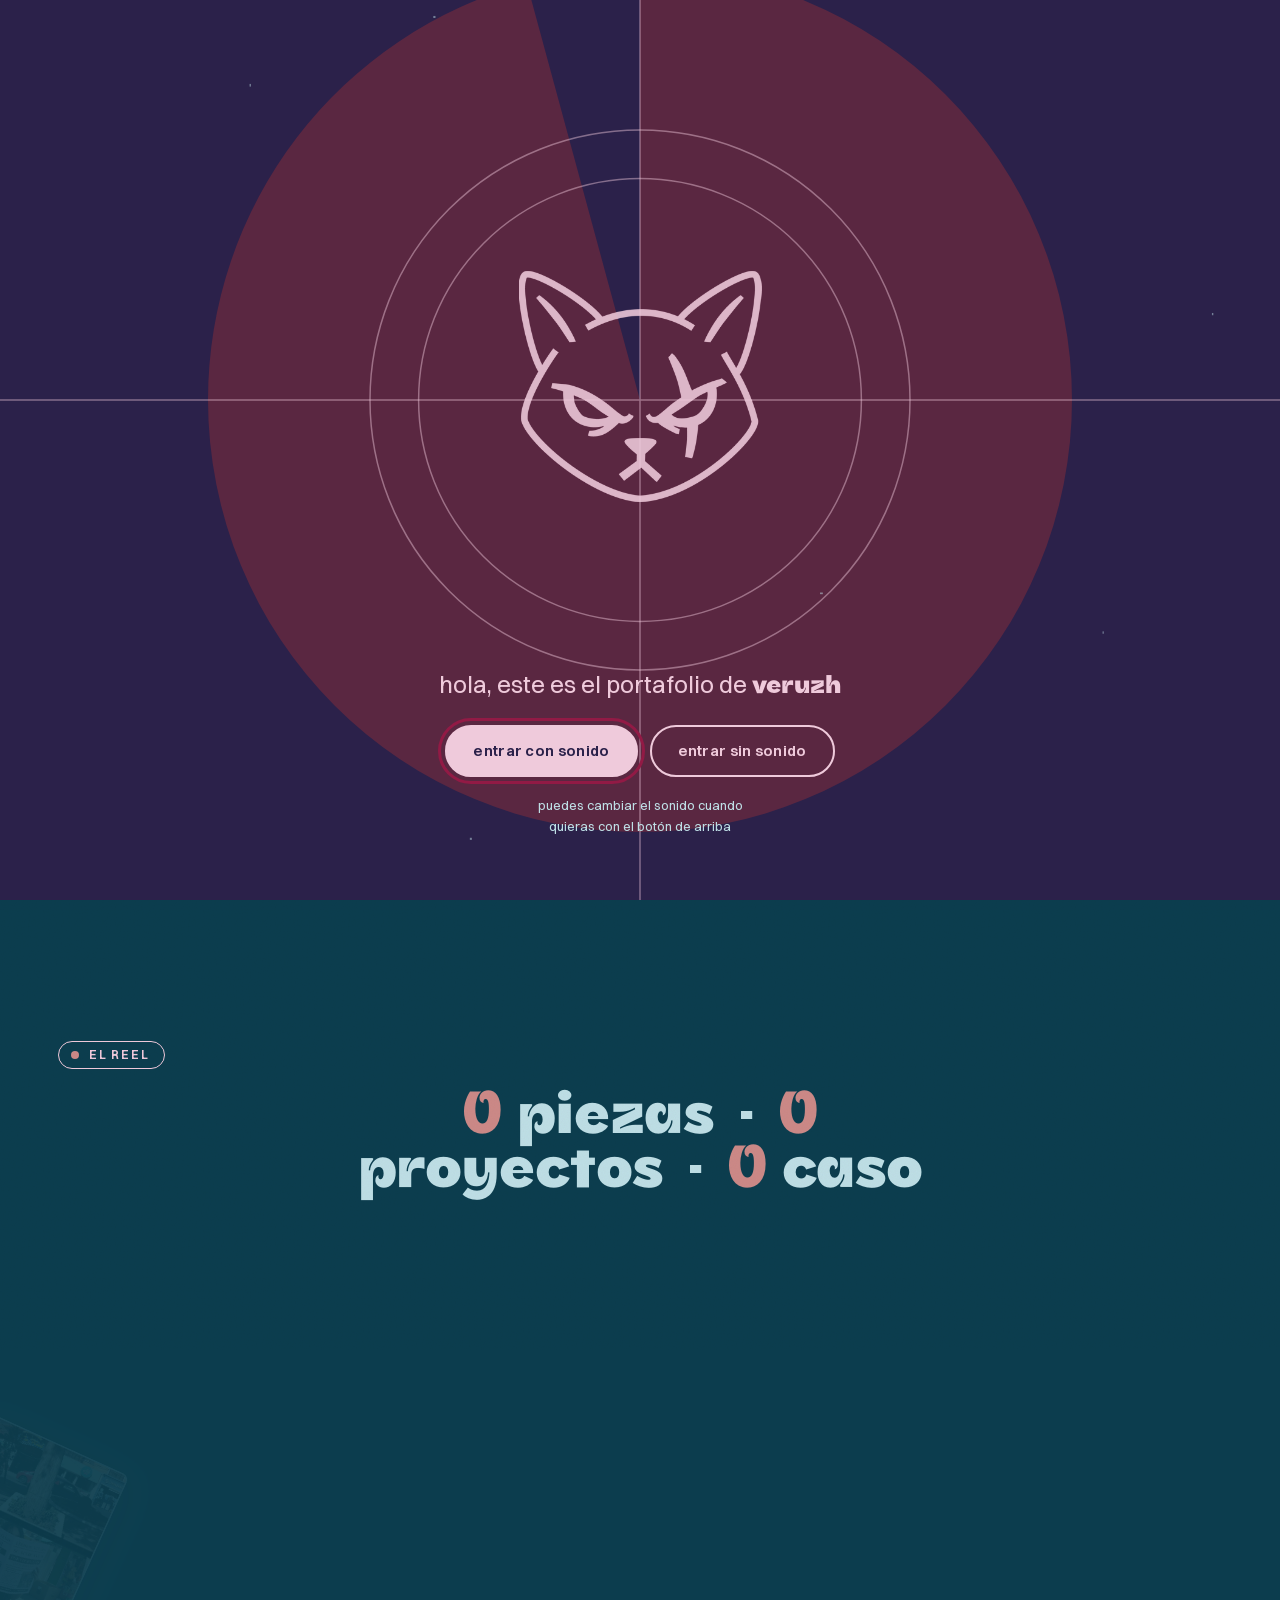
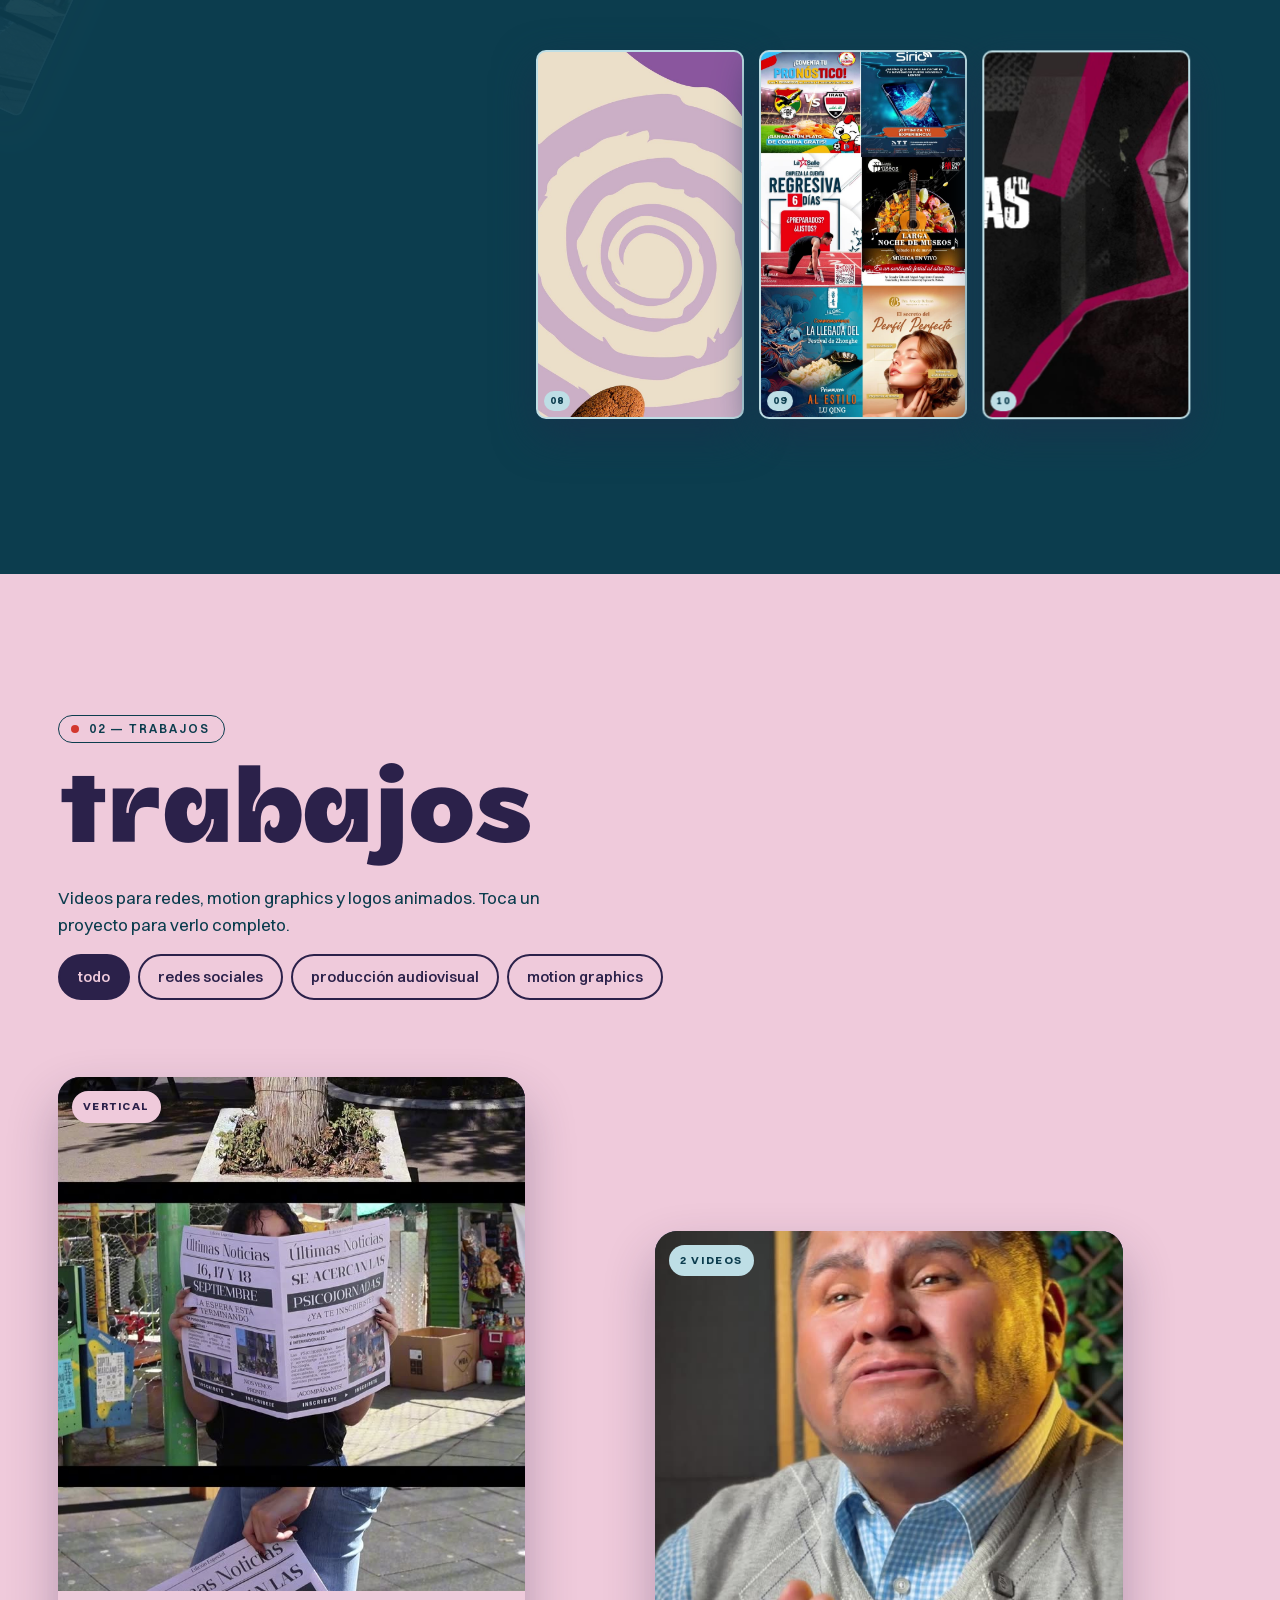
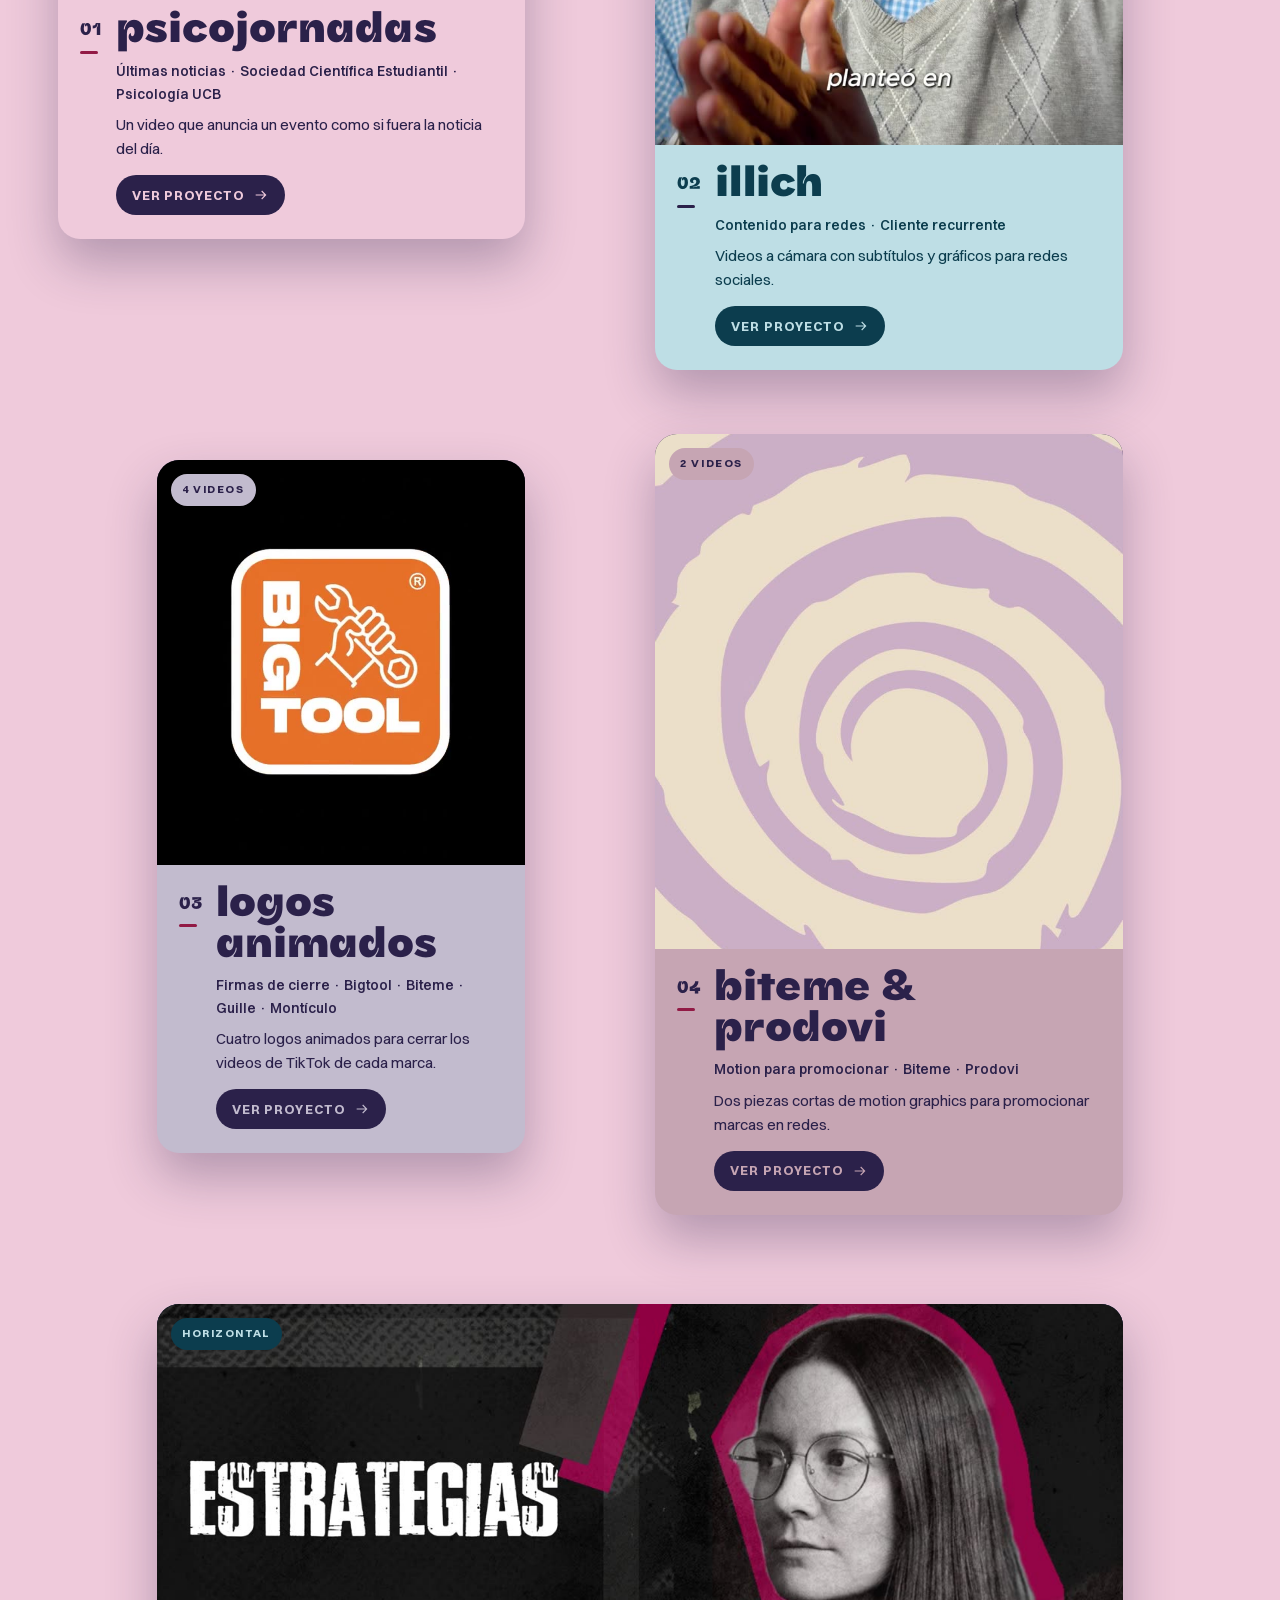
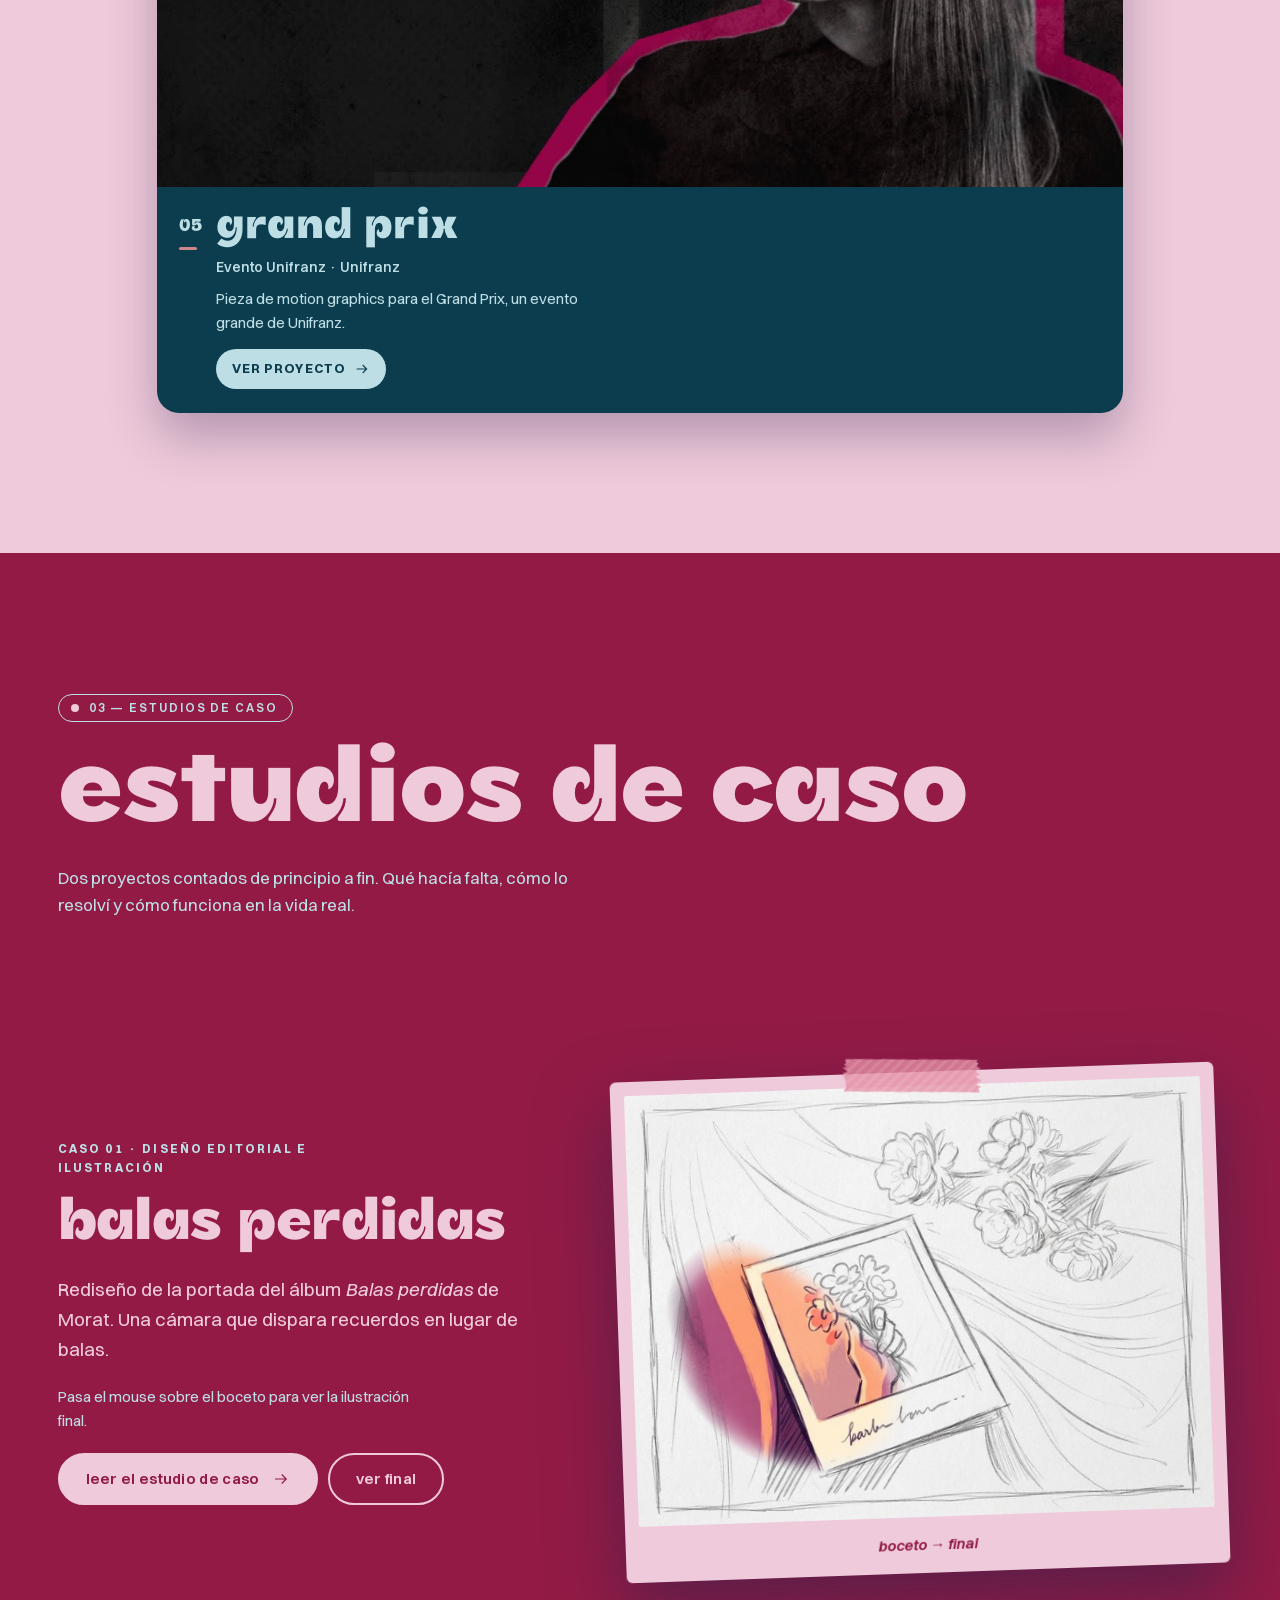
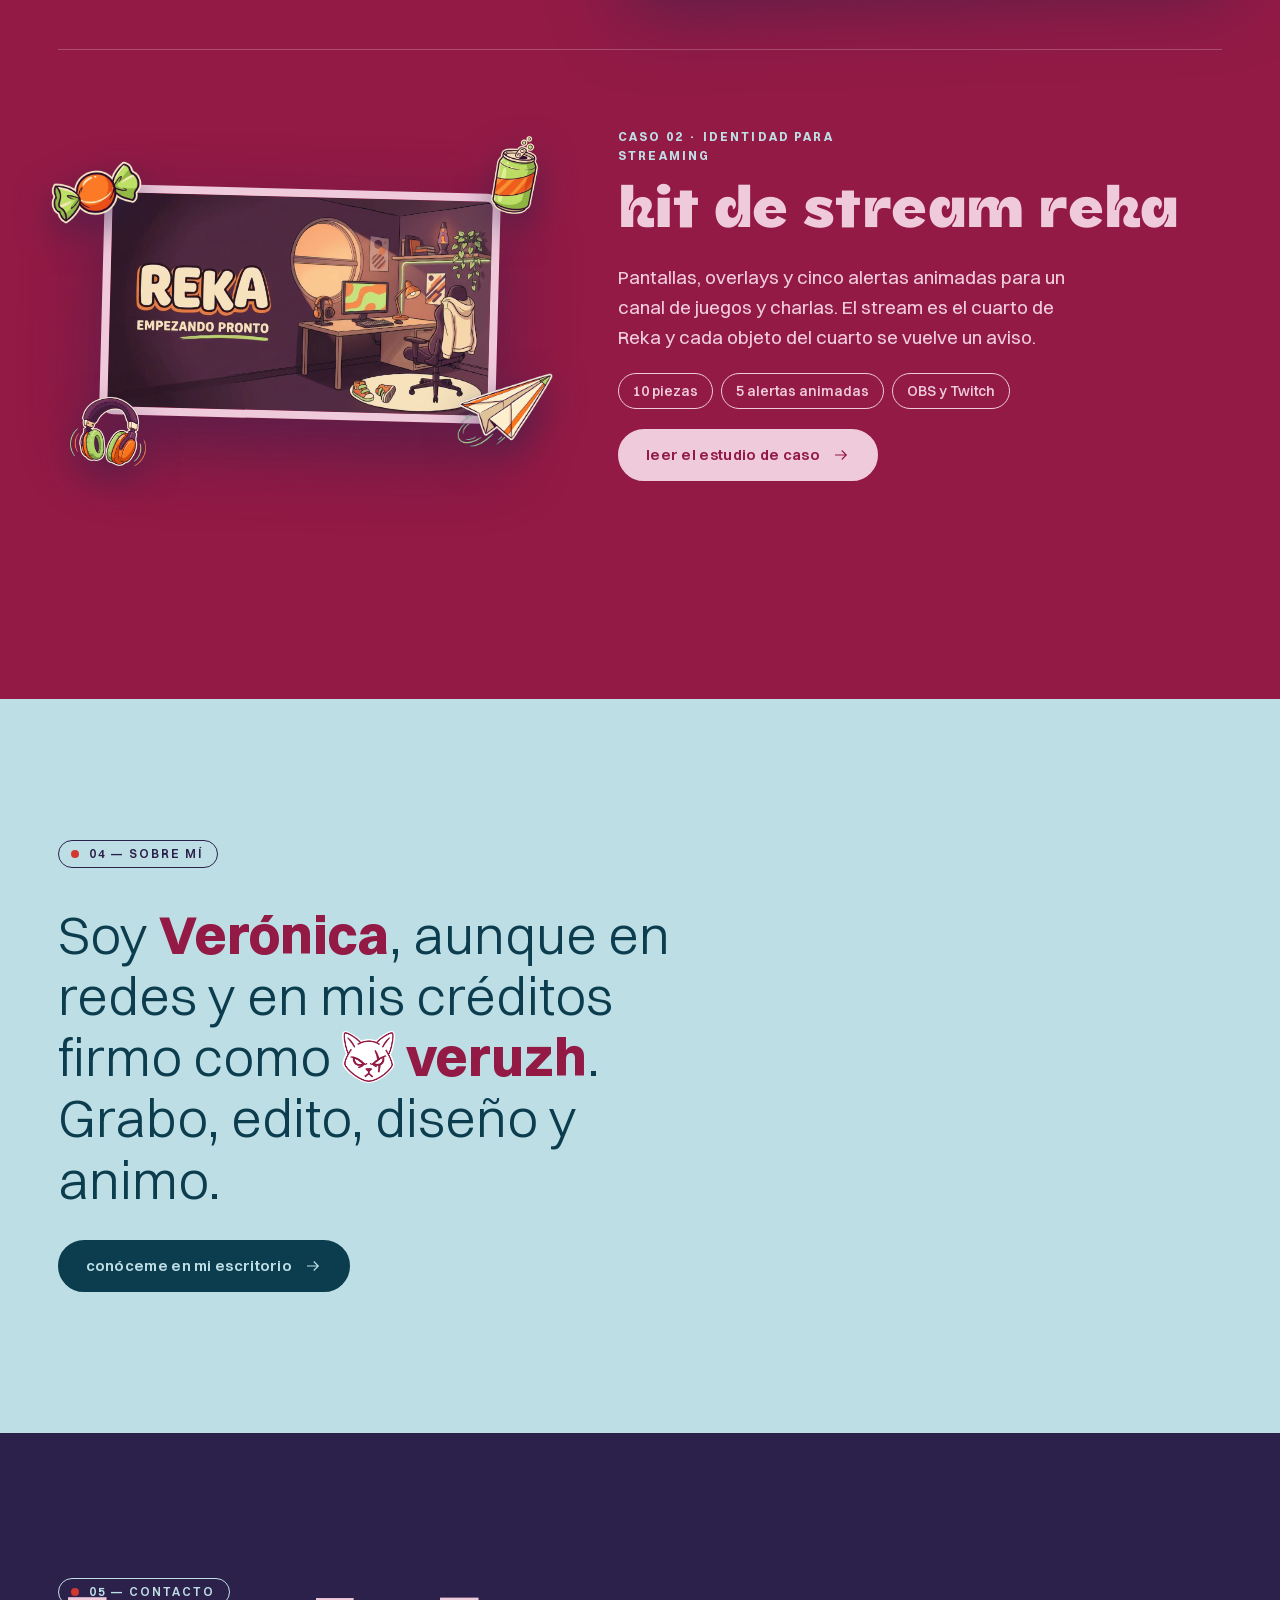
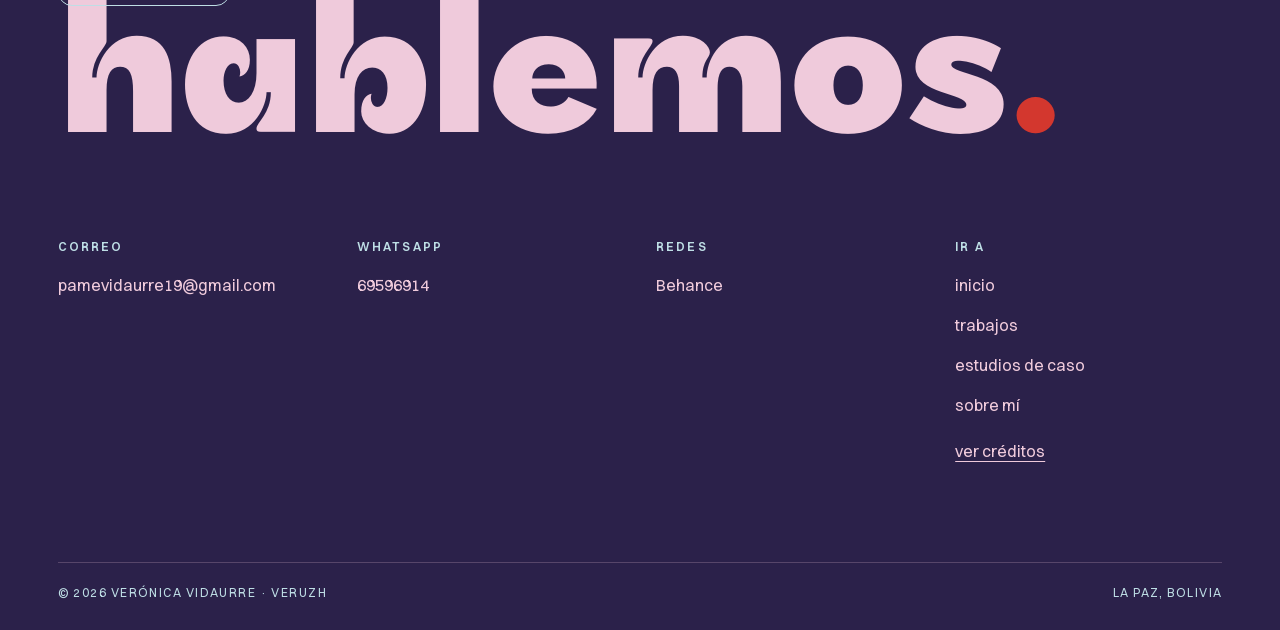
==== commit 67e9c64d: "Estudio de caso 2: Reka, kit de stream + link de Behance" ====
--- a/index.html
+++ b/index.html
@@ -74,28 +74,60 @@
       </div>
     </section>
 
-    <!-- ═══ 03 · ESTUDIO DE CASO (adelanto) ═══ -->
-    <section class="caso-adelanto tema-vino" id="caso">
-      <div class="contenedor caso-adelanto__grid">
-        <div class="caso-adelanto__texto">
-          <p class="etiqueta">03 — estudio de caso</p>
-          <h2 class="titulo-l"><span class="barrido">balas</span><br><span class="barrido">perdidas</span></h2>
-          <p class="revela">Rediseño de la portada del álbum <em>Balas perdidas</em> de Morat. Una cámara que dispara recuerdos en lugar de balas.</p>
-          <p class="caso-adelanto__pista revela" data-retraso="1">
-            <span class="solo-mouse">Pasa el mouse sobre el boceto para ver la ilustración final.</span>
-            <span class="solo-tactil">Desliza el dedo sobre el boceto para ver la ilustración final.</span>
-          </p>
-          <div class="caso-adelanto__botones revela" data-retraso="2">
-            <a class="boton boton--lleno" href="estudio-de-caso.html">leer el estudio de caso <span data-flecha></span></a>
-            <button class="boton" type="button" data-revelar>ver final</button>
+    <!-- ═══ 03 · ESTUDIOS DE CASO (adelantos) ═══
+         Dos casos contados de principio a fin. Cada uno lleva a su página. -->
+    <section class="casos tema-vino" id="casos">
+      <div class="contenedor">
+        <header class="seccion-cabeza">
+          <p class="etiqueta">03 — estudios de caso</p>
+          <h2 class="titulo-l"><span class="barrido">estudios</span> <span class="barrido">de caso</span></h2>
+          <p class="seccion-cabeza__texto revela">Dos proyectos contados de principio a fin. Qué hacía falta, cómo lo resolví y cómo funciona en la vida real.</p>
+        </header>
+
+        <!-- CASO 01 · Balas perdidas (pincel boceto → final) -->
+        <article class="caso-adelanto caso-adelanto__grid" id="caso">
+          <div class="caso-adelanto__texto">
+            <p class="caso-adelanto__num">caso 01 · diseño editorial e ilustración</p>
+            <h3 class="titulo-m">balas perdidas</h3>
+            <p class="revela">Rediseño de la portada del álbum <em>Balas perdidas</em> de Morat. Una cámara que dispara recuerdos en lugar de balas.</p>
+            <p class="caso-adelanto__pista revela" data-retraso="1">
+              <span class="solo-mouse">Pasa el mouse sobre el boceto para ver la ilustración final.</span>
+              <span class="solo-tactil">Desliza el dedo sobre el boceto para ver la ilustración final.</span>
+            </p>
+            <div class="caso-adelanto__botones revela" data-retraso="2">
+              <a class="boton boton--lleno" href="estudio-de-caso.html">leer el estudio de caso <span data-flecha></span></a>
+              <button class="boton" type="button" data-revelar>ver final</button>
+            </div>
           </div>
-        </div>
-        <figure class="pincel revela" data-cursor="pinta">
-          <div class="pincel__area">
-            <img src="assets/img/caso/sketch-polaroid.jpg" alt="Boceto a lápiz de la portada, una polaroid con un ramo de flores" width="720" height="538" loading="lazy">
+          <figure class="pincel revela" data-cursor="pinta">
+            <div class="pincel__area">
+              <img src="assets/img/caso/sketch-polaroid.jpg" alt="Boceto a lápiz de la portada, una polaroid con un ramo de flores" width="720" height="538" loading="lazy">
+            </div>
+            <figcaption class="pincel__nota">boceto → final</figcaption>
+          </figure>
+        </article>
+
+        <!-- CASO 02 · Reka, kit de stream (los objetos del cuarto flotan) -->
+        <article class="caso-adelanto caso-adelanto__grid caso-adelanto--reka">
+          <a class="reka-adelanto revela" href="estudio-de-caso-2.html" data-cursor="ver el caso" aria-label="Ver el estudio de caso Reka, kit de stream">
+            <span class="reka-adelanto__pantalla">
+              <video src="assets/video/reka-pantalla-inicio.mp4" poster="assets/img/posters/reka-pantalla-inicio.jpg" muted loop playsinline preload="none" aria-hidden="true"></video>
+            </span>
+            <img class="reka-adelanto__obj reka-adelanto__obj--dulce" src="assets/img/reka/dulce.webp" alt="" width="560" height="400" loading="lazy">
+            <img class="reka-adelanto__obj reka-adelanto__obj--lata" src="assets/img/reka/lata.webp" alt="" width="352" height="560" loading="lazy">
+            <img class="reka-adelanto__obj reka-adelanto__obj--avion" src="assets/img/reka/avion.webp" alt="" width="560" height="442" loading="lazy">
+            <img class="reka-adelanto__obj reka-adelanto__obj--audif" src="assets/img/reka/audifonos.webp" alt="" width="560" height="515" loading="lazy">
+          </a>
+          <div class="caso-adelanto__texto">
+            <p class="caso-adelanto__num">caso 02 · identidad para streaming</p>
+            <h3 class="titulo-m">kit de stream reka</h3>
+            <p class="revela">Pantallas, overlays y cinco alertas animadas para un canal de juegos y charlas. El stream es el cuarto de Reka y cada objeto del cuarto se vuelve un aviso.</p>
+            <ul class="chips revela" data-retraso="1"><li>10 piezas</li><li>5 alertas animadas</li><li>OBS y Twitch</li></ul>
+            <div class="caso-adelanto__botones revela" data-retraso="2">
+              <a class="boton boton--lleno" href="estudio-de-caso-2.html">leer el estudio de caso <span data-flecha></span></a>
+            </div>
           </div>
-          <figcaption class="pincel__nota">boceto → final</figcaption>
-        </figure>
+        </article>
       </div>
     </section>
 
--- a/css/inicio.css
+++ b/css/inicio.css
@@ -172,7 +172,31 @@
 }
 
 /* ─── ESTUDIO DE CASO (adelanto con pincel) ────────────────────── */
-.caso-adelanto { padding: var(--seccion) 0; }
+.casos { padding: var(--seccion) 0; }
+.caso-adelanto { padding: clamp(40px, 6vw, 80px) 0; border-top: 1.5px solid var(--linea); }
+.caso-adelanto:first-of-type { border-top: 0; }
+.caso-adelanto__num { font-size: 12px; font-weight: 700; letter-spacing: 0.18em; text-transform: uppercase; color: var(--celeste); }
+.caso-adelanto .titulo-m { padding-top: 0.05em; }
+.casos .chips { list-style: none; padding: 0; display: flex; flex-wrap: wrap; gap: 8px; }
+.casos .chips li { padding: 6px 14px; border-radius: 999px; border: 1.5px solid currentColor; font-size: 14px; font-weight: 550; }
+/* caso 2: la pantalla de inicio de Reka con objetos del cuarto flotando alrededor */
+.caso-adelanto--reka { grid-template-columns: 1.25fr 1fr; }
+.reka-adelanto { position: relative; display: block; padding: clamp(18px, 4vw, 44px); }
+.reka-adelanto__pantalla { display: block; border-radius: 14px; overflow: hidden; border: 8px solid var(--rosa); box-shadow: 0 30px 70px var(--sombra); rotate: 1.5deg; transition: rotate 0.6s cubic-bezier(.2, .8, .2, 1); }
+.reka-adelanto__pantalla video { display: block; width: 100%; aspect-ratio: 16 / 9; object-fit: cover; background: var(--indigo); }
+.reka-adelanto__obj { position: absolute; height: auto; filter: drop-shadow(0 14px 18px var(--sombra)); animation: obj-flota 5s ease-in-out infinite; transition: translate 0.6s cubic-bezier(.3, 1.4, .5, 1); }
+.reka-adelanto__obj--dulce { width: 20%; left: -2%; top: 4%; animation-delay: -1s; }
+.reka-adelanto__obj--lata  { width: 11%; right: 0; top: -4%; animation-delay: -2.4s; }
+.reka-adelanto__obj--avion { width: 21%; right: -3%; bottom: 4%; animation-delay: -3.1s; }
+.reka-adelanto__obj--audif { width: 17%; left: 2%; bottom: -2%; animation-delay: -0.4s; }
+@keyframes obj-flota { 50% { transform: translateY(-10px) rotate(6deg); } }
+@media (hover: hover) {
+  .reka-adelanto:hover .reka-adelanto__pantalla { rotate: -1deg; }
+  .reka-adelanto:hover .reka-adelanto__obj--dulce { translate: -14px -10px; }
+  .reka-adelanto:hover .reka-adelanto__obj--lata  { translate: 10px -14px; }
+  .reka-adelanto:hover .reka-adelanto__obj--avion { translate: 18px 6px; }
+  .reka-adelanto:hover .reka-adelanto__obj--audif { translate: -12px 10px; }
+}
 .caso-adelanto__grid { display: grid; grid-template-columns: 1fr 1.25fr; gap: clamp(32px, 6vw, 96px); align-items: center; }
 .caso-adelanto__texto { display: grid; gap: 20px; justify-items: start; }
 .caso-adelanto__texto > p { max-width: 42ch; }
@@ -197,7 +221,8 @@
   background: url('../assets/img/caso/cinta-rosa.webp') center / contain no-repeat; rotate: 3deg; z-index: 2;
 }
 @media (max-width: 900px) {
-  .caso-adelanto__grid { grid-template-columns: 1fr; }
+  .caso-adelanto__grid, .caso-adelanto--reka { grid-template-columns: 1fr; }
+  .caso-adelanto--reka .reka-adelanto { order: 2; }
   .pincel { rotate: -1deg; }
 }
 
